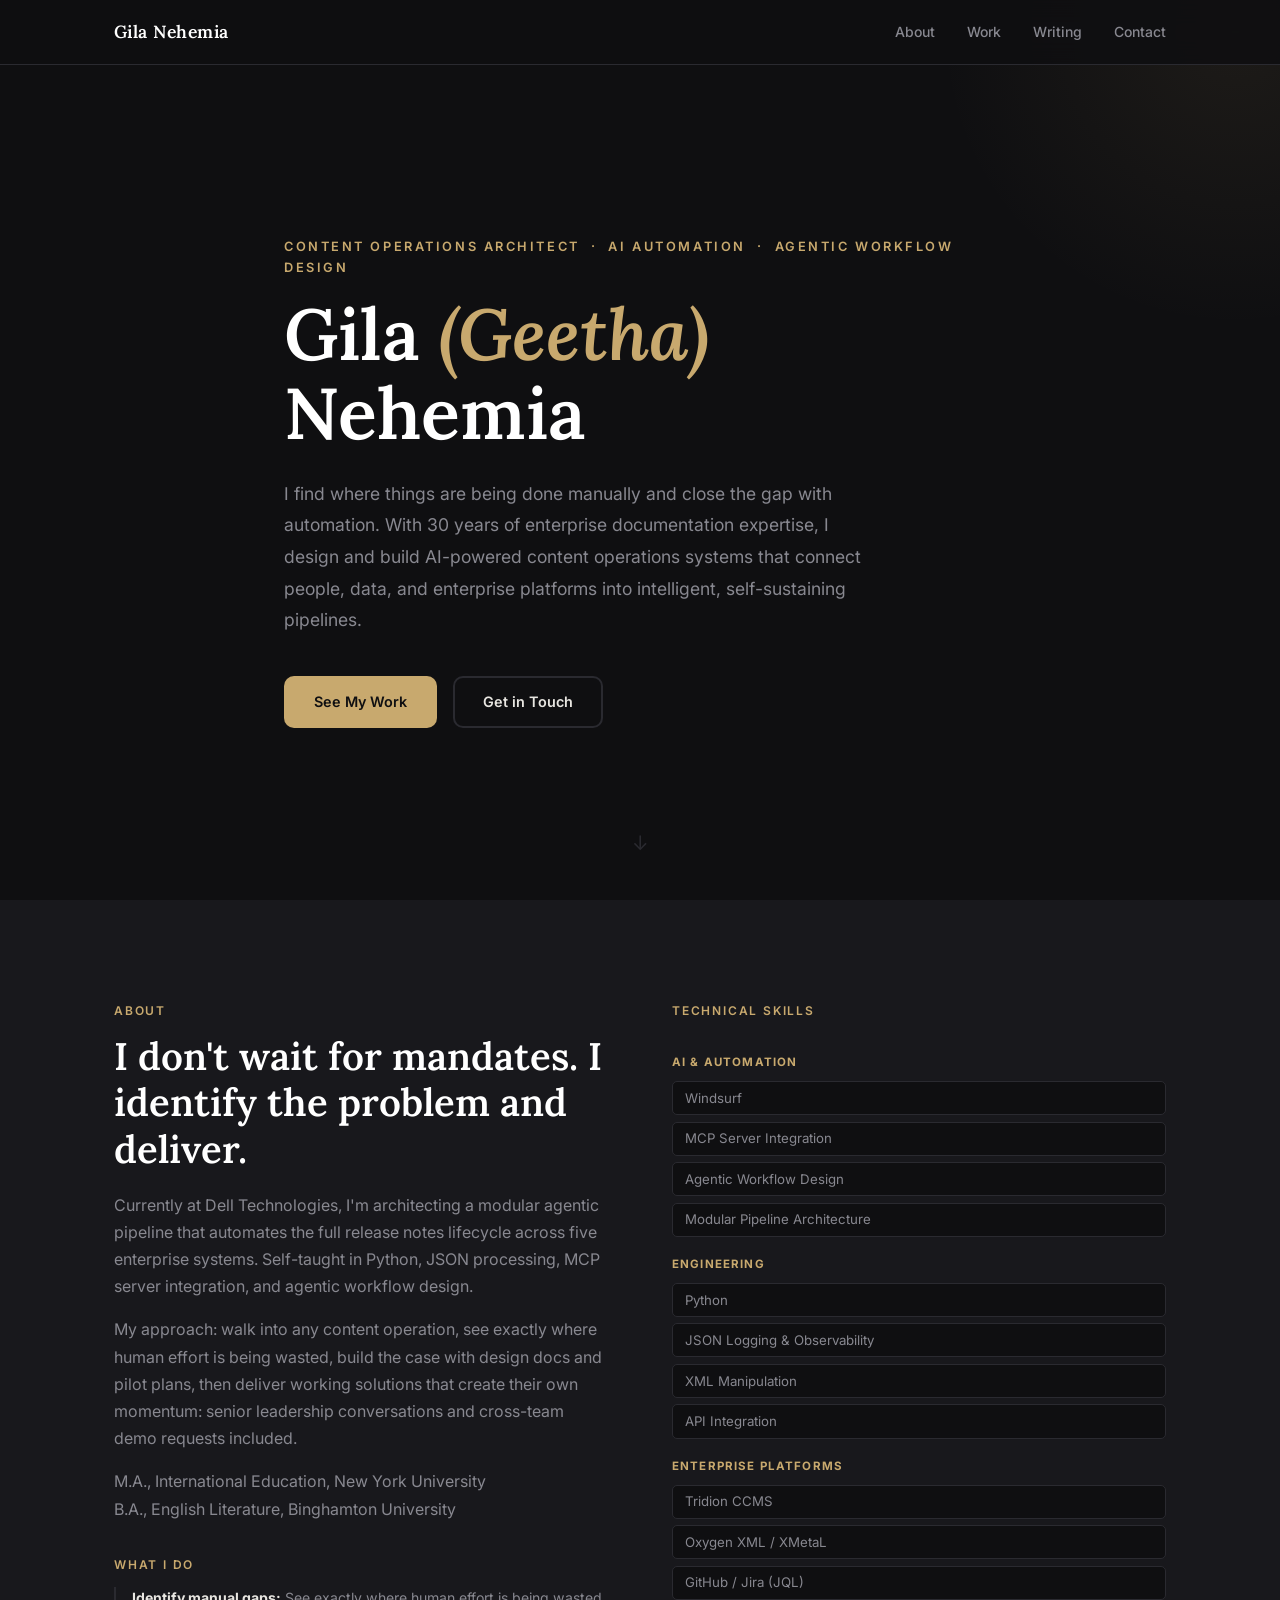
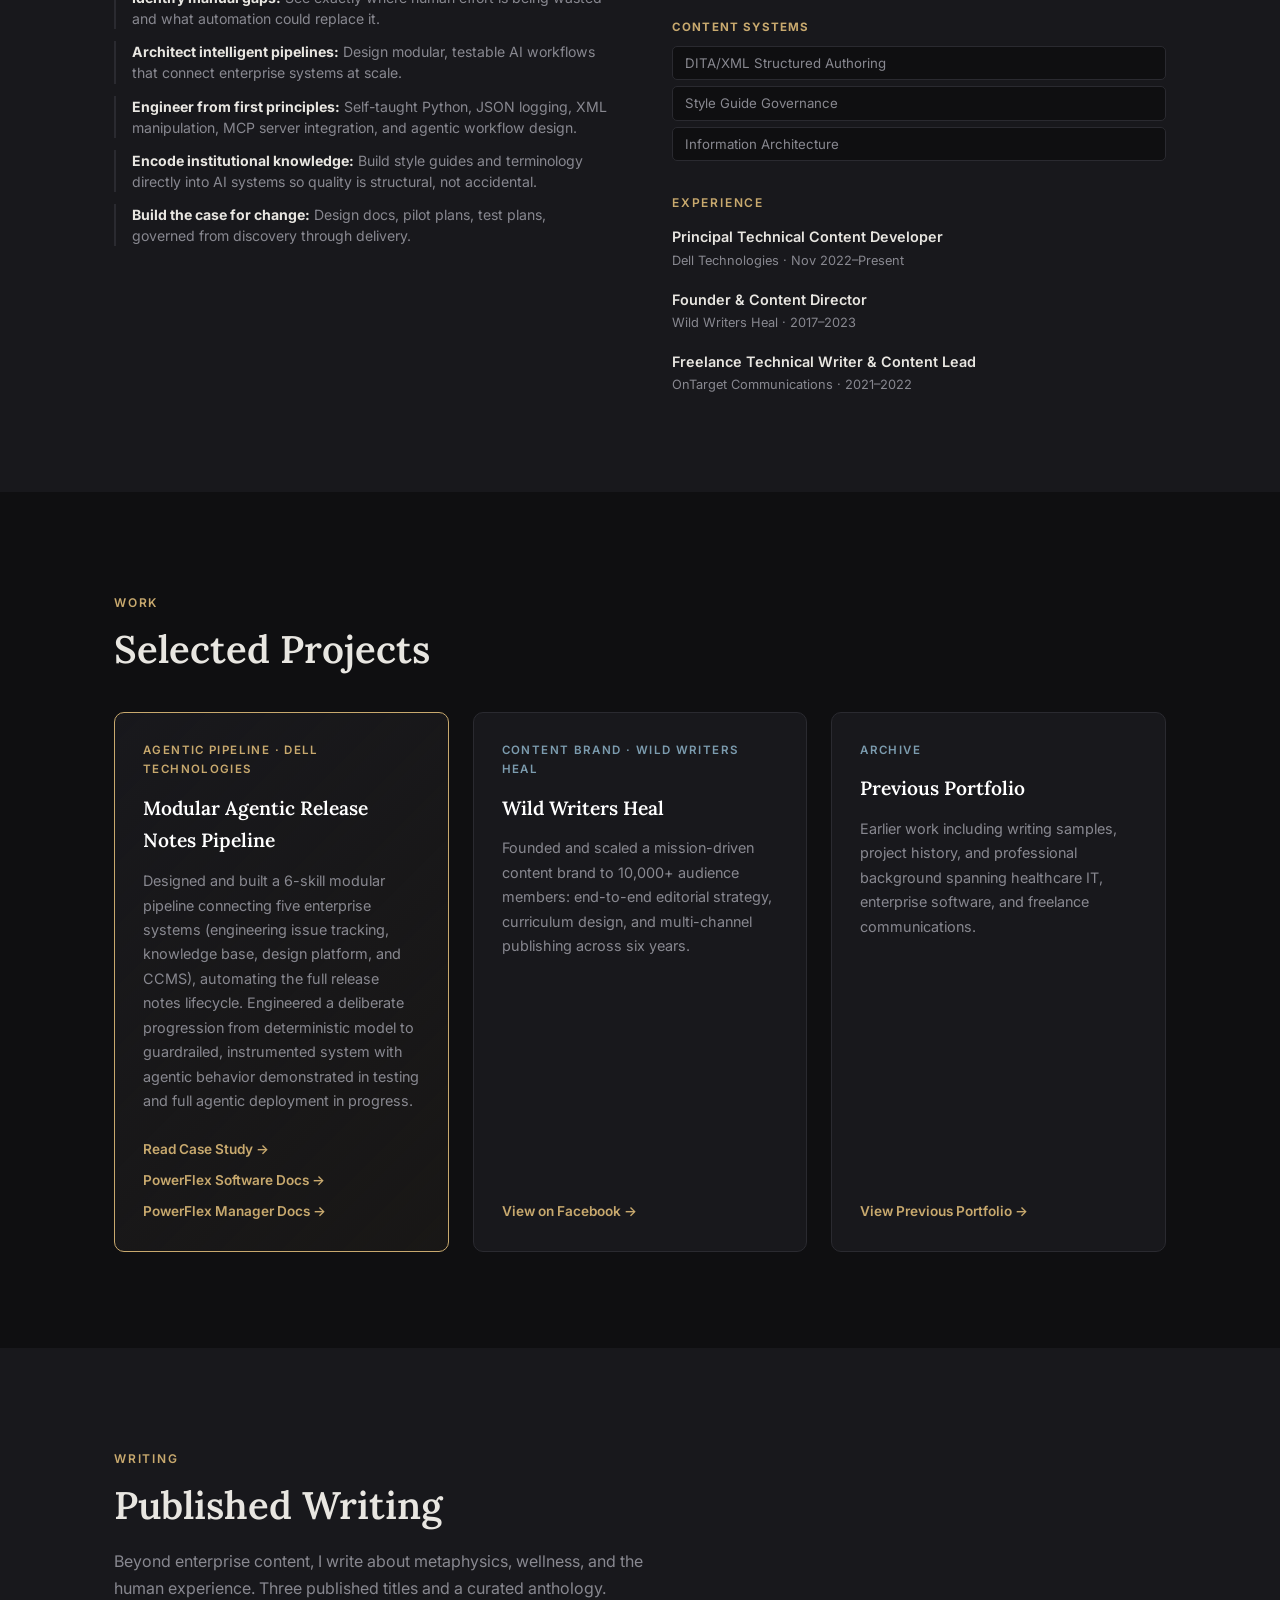
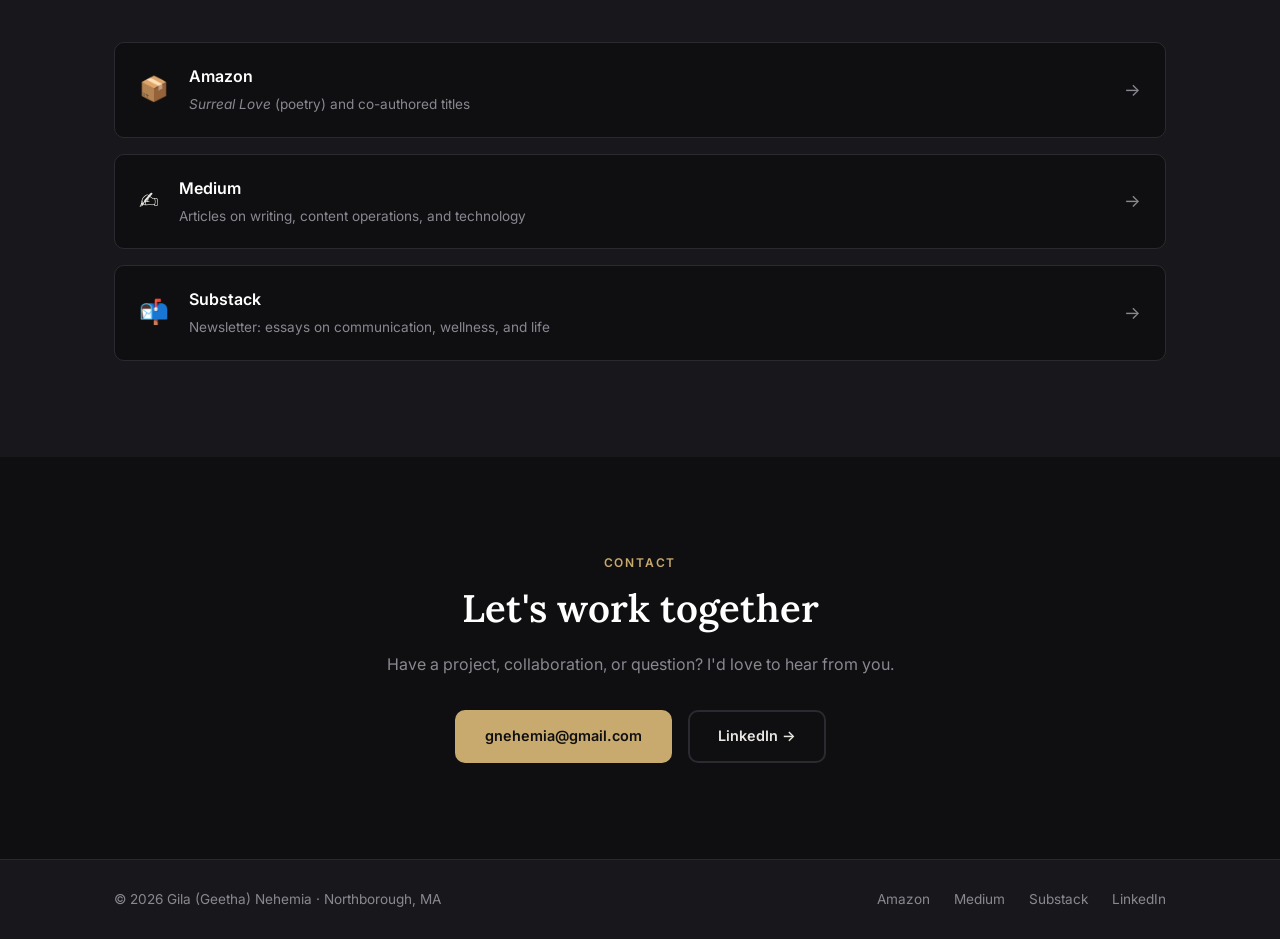
==== index.html @ 0c4280c0 "Add Dell documentation links to work card" ====
<!DOCTYPE html>
<html lang="en">
<head>
  <meta charset="UTF-8" />
  <meta name="viewport" content="width=device-width, initial-scale=1.0" />
  <title>Gila Nehemia | Content Operations Architect</title>
  <link rel="stylesheet" href="style.css" />
  <link rel="preconnect" href="https://fonts.googleapis.com" />
  <link href="https://fonts.googleapis.com/css2?family=Inter:wght@300;400;500;600;700&family=Lora:ital,wght@0,400;0,600;1,400&display=swap" rel="stylesheet" />
</head>
<body>

  <!-- NAV -->
  <header class="nav">
    <div class="nav__inner container">
      <a class="nav__logo" href="#">Gila Nehemia</a>
      <nav class="nav__links">
        <a href="#about">About</a>
        <a href="#work">Work</a>
        <a href="#writing">Writing</a>
        <a href="#contact">Contact</a>
      </nav>
      <button class="nav__burger" aria-label="Toggle menu">&#9776;</button>
    </div>
  </header>

  <!-- HERO -->
  <section class="hero" id="top">
    <div class="container hero__inner">
      <p class="hero__label">Content Operations Architect &nbsp;·&nbsp; AI Automation &nbsp;·&nbsp; Agentic Workflow Design</p>
      <h1 class="hero__name">Gila <span class="hero__nick">(Geetha)</span> Nehemia</h1>
      <p class="hero__bio">
        I find where things are being done manually and close the gap with automation.
        With 30 years of enterprise documentation expertise, I design and build AI-powered
        content operations systems that connect people, data, and enterprise platforms
        into intelligent, self-sustaining pipelines.
      </p>
      <div class="hero__cta">
        <a href="#work" class="btn btn--primary">See My Work</a>
        <a href="#contact" class="btn btn--ghost">Get in Touch</a>
      </div>
    </div>
    <div class="hero__scroll-hint" aria-hidden="true">↓</div>
  </section>

  <!-- ABOUT -->
  <section class="about section" id="about">
    <div class="container about__inner">
      <div class="about__text">
        <span class="section-label">About</span>
        <h2>I don't wait for mandates. I identify the problem and deliver.</h2>
        <p>
          Currently at Dell Technologies, I'm architecting a modular agentic pipeline that
          automates the full release notes lifecycle across five enterprise systems. Self-taught
          in Python, JSON processing, MCP server integration, and agentic workflow design.
        </p>
        <p>
          My approach: walk into any content operation, see exactly where human effort is being
          wasted, build the case with design docs and pilot plans, then deliver working solutions
          that create their own momentum: senior leadership conversations and cross-team demo
          requests included.
        </p>
        <p>
          M.A., International Education, New York University<br/>
          B.A., English Literature, Binghamton University
        </p>

        <div class="what-i-do">
          <span class="section-label" style="margin-top:2rem;display:block;">What I Do</span>
          <ul class="wid-list">
            <li><strong>Identify manual gaps:</strong> See exactly where human effort is being wasted and what automation could replace it.</li>
            <li><strong>Architect intelligent pipelines:</strong> Design modular, testable AI workflows that connect enterprise systems at scale.</li>
            <li><strong>Engineer from first principles:</strong> Self-taught Python, JSON logging, XML manipulation, MCP server integration, and agentic workflow design.</li>
            <li><strong>Encode institutional knowledge:</strong> Build style guides and terminology directly into AI systems so quality is structural, not accidental.</li>
            <li><strong>Build the case for change:</strong> Design docs, pilot plans, test plans, governed from discovery through delivery.</li>
          </ul>
        </div>
      </div>

      <div class="about__skills">
        <span class="section-label">Technical Skills</span>
        <ul class="skills-group">
          <li class="skills-group__heading">AI &amp; Automation</li>
          <li>Windsurf</li>
          <li>MCP Server Integration</li>
          <li>Agentic Workflow Design</li>
          <li>Modular Pipeline Architecture</li>
          <li class="skills-group__heading">Engineering</li>
          <li>Python</li>
          <li>JSON Logging &amp; Observability</li>
          <li>XML Manipulation</li>
          <li>API Integration</li>
          <li class="skills-group__heading">Enterprise Platforms</li>
          <li>Tridion CCMS</li>
          <li>Oxygen XML / XMetaL</li>
          <li>GitHub / Jira (JQL)</li>
          <li class="skills-group__heading">Content Systems</li>
          <li>DITA/XML Structured Authoring</li>
          <li>Style Guide Governance</li>
          <li>Information Architecture</li>
        </ul>

        <div class="experience">
          <span class="section-label" style="margin-top:2rem;display:block;">Experience</span>
          <ul class="exp-list">
            <li>
              <span class="exp-role">Principal Technical Content Developer</span>
              <span class="exp-company">Dell Technologies · Nov 2022–Present</span>
            </li>
            <li>
              <span class="exp-role">Founder &amp; Content Director</span>
              <span class="exp-company">Wild Writers Heal · 2017–2023</span>
            </li>
            <li>
              <span class="exp-role">Freelance Technical Writer &amp; Content Lead</span>
              <span class="exp-company">OnTarget Communications · 2021–2022</span>
            </li>
          </ul>
        </div>
      </div>
    </div>
  </section>

  <!-- WORK -->
  <section class="work section" id="work">
    <div class="container">
      <span class="section-label">Work</span>
      <h2>Selected Projects</h2>
      <div class="cards">

        <article class="card card--featured">
          <div class="card__tag">Agentic Pipeline · Dell Technologies</div>
          <h3 class="card__title">Modular Agentic Release Notes Pipeline</h3>
          <p class="card__desc">
            Designed and built a 6-skill modular pipeline connecting five enterprise systems
            (engineering issue tracking, knowledge base, design platform, and CCMS), automating
            the full release notes lifecycle. Engineered a deliberate progression from deterministic
            model to guardrailed, instrumented system with agentic behavior demonstrated in testing
            and full agentic deployment in progress.
          </p>
          <a href="Gila_Nehemia_Case_Study.pdf" class="card__link" target="_blank" rel="noopener">
            Read Case Study →
          </a>
          <a href="https://www.dell.com/support/manuals/en-us/scaleio/flex-software-to-48x/revision-history?guid=guid-5d0a38b7-481c-4894-8db5-f1b8ae20c944&amp;lang=en-us" class="card__link" style="margin-top:0.5rem;" target="_blank" rel="noopener">
            PowerFlex Software Docs →
          </a>
          <a href="https://www.dell.com/support/manuals/en-us/scaleio/powerflex_manager_user_guide_48x/Revision-history" class="card__link" style="margin-top:0.5rem;" target="_blank" rel="noopener">
            PowerFlex Manager Docs →
          </a>
        </article>

        <article class="card">
          <div class="card__tag">Content Brand · Wild Writers Heal</div>
          <h3 class="card__title">Wild Writers Heal</h3>
          <p class="card__desc">
            Founded and scaled a mission-driven content brand to 10,000+ audience members:
            end-to-end editorial strategy, curriculum design, and multi-channel publishing
            across six years.
          </p>
          <a href="https://www.facebook.com/wildwritersheal" class="card__link" target="_blank" rel="noopener">
            View on Facebook →
          </a>
        </article>

        <article class="card">
          <div class="card__tag">Archive</div>
          <h3 class="card__title">Previous Portfolio</h3>
          <p class="card__desc">
            Earlier work including writing samples, project history, and professional background
            spanning healthcare IT, enterprise software, and freelance communications.
          </p>
          <a href="https://gnehemia.wordpress.com/" class="card__link" target="_blank" rel="noopener">
            View Previous Portfolio →
          </a>
        </article>

      </div>
    </div>
  </section>

  <!-- WRITING -->
  <section class="writing section" id="writing">
    <div class="container">
      <span class="section-label">Writing</span>
      <h2>Published Writing</h2>
      <p class="section-intro">
        Beyond enterprise content, I write about metaphysics, wellness, and the human
        experience. Three published titles and a curated anthology.
      </p>
      <div class="writing-links">

        <a href="https://www.amazon.com/stores/Gila-Nehemia/author/B07L5PJ5JR?ref=ap_rdr&shoppingPortalEnabled=true&ccs_id=d6b18491-9ec7-4b47-b49b-ce6958556400" class="writing-card" target="_blank" rel="noopener">
          <div class="writing-card__icon">📦</div>
          <div>
            <div class="writing-card__platform">Amazon</div>
            <div class="writing-card__desc"><em>Surreal Love</em> (poetry) and co-authored titles</div>
          </div>
          <span class="writing-card__arrow">→</span>
        </a>

        <a href="https://gilanehemia.medium.com/" class="writing-card" target="_blank" rel="noopener">
          <div class="writing-card__icon">✍️</div>
          <div>
            <div class="writing-card__platform">Medium</div>
            <div class="writing-card__desc">Articles on writing, content operations, and technology</div>
          </div>
          <span class="writing-card__arrow">→</span>
        </a>

        <a href="https://gilanehemia.substack.com/archive" class="writing-card" target="_blank" rel="noopener">
          <div class="writing-card__icon">📬</div>
          <div>
            <div class="writing-card__platform">Substack</div>
            <div class="writing-card__desc">Newsletter: essays on communication, wellness, and life</div>
          </div>
          <span class="writing-card__arrow">→</span>
        </a>

      </div>
    </div>
  </section>

  <!-- CONTACT -->
  <section class="contact section" id="contact">
    <div class="container contact__inner">
      <span class="section-label">Contact</span>
      <h2>Let's work together</h2>
      <p>
        Have a project, collaboration, or question? I'd love to hear from you.
      </p>
      <div class="contact__actions">
        <a href="mailto:gnehemia@gmail.com" class="btn btn--primary">gnehemia@gmail.com</a>
        <a href="https://linkedin.com/in/gnehemia" class="btn btn--ghost" target="_blank" rel="noopener">LinkedIn →</a>
      </div>
    </div>
  </section>

  <!-- FOOTER -->
  <footer class="footer">
    <div class="container footer__inner">
      <span>© 2026 Gila (Geetha) Nehemia · Northborough, MA</span>
      <div class="footer__links">
        <a href="https://www.amazon.com/stores/Gila-Nehemia/author/B07L5PJ5JR?ref=ap_rdr&shoppingPortalEnabled=true&ccs_id=d6b18491-9ec7-4b47-b49b-ce6958556400" target="_blank" rel="noopener">Amazon</a>
        <a href="https://gilanehemia.medium.com/" target="_blank" rel="noopener">Medium</a>
        <a href="https://gilanehemia.substack.com/archive" target="_blank" rel="noopener">Substack</a>
        <a href="https://linkedin.com/in/gnehemia" target="_blank" rel="noopener">LinkedIn</a>
      </div>
    </div>
  </footer>

  <script src="main.js"></script>
</body>
</html>
---- style.css ----
/* ── Reset & Base ─────────────────────────────────────────── */
*, *::before, *::after { box-sizing: border-box; margin: 0; padding: 0; }

:root {
  --clr-bg:        #0f0f11;
  --clr-surface:   #18181c;
  --clr-border:    #2a2a30;
  --clr-text:      #e8e6e1;
  --clr-muted:     #888890;
  --clr-accent:    #c8a96e;   /* warm gold */
  --clr-accent2:   #7c9caf;   /* steel blue */
  --clr-white:     #ffffff;

  --font-sans: 'Inter', system-ui, sans-serif;
  --font-serif: 'Lora', Georgia, serif;

  --radius: 10px;
  --max-w: 1100px;
  --transition: 0.25s ease;
}

html { scroll-behavior: smooth; }

body {
  font-family: var(--font-sans);
  background: var(--clr-bg);
  color: var(--clr-text);
  line-height: 1.7;
  font-size: 1rem;
  -webkit-font-smoothing: antialiased;
}

a { color: inherit; text-decoration: none; }
img { max-width: 100%; display: block; }

.container {
  max-width: var(--max-w);
  margin: 0 auto;
  padding: 0 1.5rem;
}

.section { padding: 6rem 0; }

.section-label {
  display: inline-block;
  font-size: 0.75rem;
  font-weight: 600;
  letter-spacing: 0.15em;
  text-transform: uppercase;
  color: var(--clr-accent);
  margin-bottom: 0.75rem;
}

.section-intro {
  color: var(--clr-muted);
  max-width: 540px;
  margin-bottom: 2.5rem;
}

h2 {
  font-family: var(--font-serif);
  font-size: clamp(1.75rem, 3vw, 2.5rem);
  font-weight: 600;
  line-height: 1.2;
  margin-bottom: 1.25rem;
}

/* ── Buttons ──────────────────────────────────────────────── */
.btn {
  display: inline-block;
  padding: 0.75rem 1.75rem;
  border-radius: var(--radius);
  font-size: 0.9rem;
  font-weight: 600;
  transition: all var(--transition);
  cursor: pointer;
  border: 2px solid transparent;
}
.btn--primary {
  background: var(--clr-accent);
  color: #0f0f11;
}
.btn--primary:hover {
  background: transparent;
  border-color: var(--clr-accent);
  color: var(--clr-accent);
}
.btn--ghost {
  border-color: var(--clr-border);
  color: var(--clr-text);
}
.btn--ghost:hover {
  border-color: var(--clr-accent);
  color: var(--clr-accent);
}

/* ── Nav ──────────────────────────────────────────────────── */
.nav {
  position: fixed;
  top: 0; left: 0; right: 0;
  z-index: 100;
  background: rgba(15,15,17,0.85);
  backdrop-filter: blur(12px);
  border-bottom: 1px solid var(--clr-border);
}
.nav__inner {
  display: flex;
  align-items: center;
  justify-content: space-between;
  height: 64px;
}
.nav__logo {
  font-family: var(--font-serif);
  font-size: 1.1rem;
  font-weight: 600;
  color: var(--clr-white);
  letter-spacing: 0.02em;
}
.nav__links {
  display: flex;
  gap: 2rem;
}
.nav__links a {
  font-size: 0.875rem;
  font-weight: 500;
  color: var(--clr-muted);
  transition: color var(--transition);
}
.nav__links a:hover, .nav__links a.active { color: var(--clr-text); }
.nav__burger {
  display: none;
  background: none;
  border: none;
  color: var(--clr-text);
  font-size: 1.4rem;
  cursor: pointer;
}

/* ── Hero ─────────────────────────────────────────────────── */
.hero {
  min-height: 100vh;
  display: flex;
  flex-direction: column;
  justify-content: center;
  padding: 8rem 0 4rem;
  position: relative;
  overflow: hidden;
}
.hero::before {
  content: '';
  position: absolute;
  top: -30%;
  right: -20%;
  width: 600px;
  height: 600px;
  background: radial-gradient(circle, rgba(200,169,110,0.08) 0%, transparent 70%);
  pointer-events: none;
}
.hero__inner { max-width: 760px; }
.hero__label {
  font-size: 0.8rem;
  font-weight: 600;
  letter-spacing: 0.2em;
  text-transform: uppercase;
  color: var(--clr-accent);
  margin-bottom: 1rem;
}
.hero__name {
  font-family: var(--font-serif);
  font-size: clamp(2.5rem, 6vw, 4.5rem);
  font-weight: 600;
  line-height: 1.1;
  margin-bottom: 1.5rem;
  color: var(--clr-white);
}
.hero__nick {
  color: var(--clr-accent);
  font-style: italic;
}
.hero__bio {
  font-size: 1.1rem;
  color: var(--clr-muted);
  max-width: 580px;
  margin-bottom: 2.5rem;
  line-height: 1.8;
}
.hero__cta { display: flex; gap: 1rem; flex-wrap: wrap; }
.hero__scroll-hint {
  position: absolute;
  bottom: 2.5rem;
  left: 50%;
  transform: translateX(-50%);
  color: var(--clr-border);
  font-size: 1.25rem;
  animation: bounce 2s infinite;
}
@keyframes bounce {
  0%, 100% { transform: translateX(-50%) translateY(0); }
  50%       { transform: translateX(-50%) translateY(8px); }
}

/* ── About ────────────────────────────────────────────────── */
.about { background: var(--clr-surface); }
.about__inner {
  display: grid;
  grid-template-columns: 1fr 1fr;
  gap: 4rem;
  align-items: start;
}
.about__text p {
  color: var(--clr-muted);
  margin-bottom: 1rem;
}
.about__text h2 { color: var(--clr-white); }

.skills-grid {
  list-style: none;
  display: grid;
  grid-template-columns: 1fr 1fr;
  gap: 0.6rem;
  margin-top: 0.5rem;
}
.skills-grid li {
  background: var(--clr-bg);
  border: 1px solid var(--clr-border);
  border-radius: 6px;
  padding: 0.5rem 0.9rem;
  font-size: 0.83rem;
  font-weight: 500;
  color: var(--clr-text);
  transition: border-color var(--transition);
}
.skills-grid li:hover { border-color: var(--clr-accent); }

/* ── Cards (Work) ─────────────────────────────────────────── */
.cards {
  display: grid;
  grid-template-columns: repeat(auto-fit, minmax(280px, 1fr));
  gap: 1.5rem;
  margin-top: 2.5rem;
}
.card {
  background: var(--clr-surface);
  border: 1px solid var(--clr-border);
  border-radius: var(--radius);
  padding: 1.75rem;
  display: flex;
  flex-direction: column;
  transition: border-color var(--transition), transform var(--transition);
}
.card:hover {
  border-color: var(--clr-accent2);
  transform: translateY(-4px);
}
.card--featured {
  border-color: var(--clr-accent);
  background: linear-gradient(135deg, var(--clr-surface) 0%, rgba(200,169,110,0.05) 100%);
}
.card--featured:hover { border-color: var(--clr-accent); }

.card__tag {
  font-size: 0.72rem;
  font-weight: 600;
  letter-spacing: 0.12em;
  text-transform: uppercase;
  color: var(--clr-accent2);
  margin-bottom: 0.75rem;
}
.card--featured .card__tag { color: var(--clr-accent); }

.card__title {
  font-family: var(--font-serif);
  font-size: 1.2rem;
  font-weight: 600;
  color: var(--clr-white);
  margin-bottom: 0.75rem;
}
.card__desc {
  color: var(--clr-muted);
  font-size: 0.9rem;
  flex: 1;
  margin-bottom: 1.5rem;
}
.card__link {
  font-size: 0.85rem;
  font-weight: 600;
  color: var(--clr-accent);
  transition: gap var(--transition);
  align-self: flex-start;
}
.card__link:hover { text-decoration: underline; }

/* ── Writing ──────────────────────────────────────────────── */
.writing { background: var(--clr-surface); }
.writing-links {
  display: flex;
  flex-direction: column;
  gap: 1rem;
}
.writing-card {
  display: flex;
  align-items: center;
  gap: 1.25rem;
  background: var(--clr-bg);
  border: 1px solid var(--clr-border);
  border-radius: var(--radius);
  padding: 1.25rem 1.5rem;
  transition: border-color var(--transition), transform var(--transition);
}
.writing-card:hover {
  border-color: var(--clr-accent);
  transform: translateX(6px);
}
.writing-card__icon {
  font-size: 1.5rem;
  flex-shrink: 0;
}
.writing-card__platform {
  font-weight: 600;
  font-size: 1rem;
  color: var(--clr-white);
  margin-bottom: 0.2rem;
}
.writing-card__desc {
  font-size: 0.85rem;
  color: var(--clr-muted);
}
.writing-card__arrow {
  margin-left: auto;
  color: var(--clr-muted);
  font-size: 1.1rem;
  transition: color var(--transition);
}
.writing-card:hover .writing-card__arrow { color: var(--clr-accent); }

/* ── Contact ──────────────────────────────────────────────── */
.contact__inner {
  text-align: center;
  max-width: 560px;
  margin: 0 auto;
}
.contact__inner h2 { color: var(--clr-white); }
.contact__inner p {
  color: var(--clr-muted);
  margin-bottom: 2rem;
}
.contact__actions {
  display: flex;
  gap: 1rem;
  flex-wrap: wrap;
  justify-content: center;
}

.wid-list {
  list-style: none;
  margin-top: 0.75rem;
  display: flex;
  flex-direction: column;
  gap: 0.75rem;
}
.wid-list li {
  font-size: 0.88rem;
  color: var(--clr-muted);
  padding-left: 1rem;
  border-left: 2px solid var(--clr-border);
  line-height: 1.5;
}
.wid-list li strong { color: var(--clr-text); }

.skills-group {
  list-style: none;
  margin-top: 0.5rem;
  display: flex;
  flex-direction: column;
  gap: 0.4rem;
}
.skills-group li {
  font-size: 0.83rem;
  color: var(--clr-muted);
  padding: 0.3rem 0.75rem;
  background: var(--clr-bg);
  border: 1px solid var(--clr-border);
  border-radius: 5px;
}
.skills-group__heading {
  font-size: 0.72rem !important;
  font-weight: 700 !important;
  letter-spacing: 0.1em;
  text-transform: uppercase;
  color: var(--clr-accent) !important;
  background: none !important;
  border: none !important;
  padding: 0.5rem 0 0.1rem !important;
  margin-top: 0.25rem;
}

.exp-list {
  list-style: none;
  margin-top: 0.75rem;
  display: flex;
  flex-direction: column;
  gap: 1rem;
}
.exp-role {
  display: block;
  font-weight: 600;
  font-size: 0.9rem;
  color: var(--clr-text);
}
.exp-company {
  display: block;
  font-size: 0.8rem;
  color: var(--clr-muted);
}
.contact__inner .section-label { display: block; text-align: center; }

/* ── Footer ───────────────────────────────────────────────── */
.footer {
  background: var(--clr-surface);
  border-top: 1px solid var(--clr-border);
  padding: 1.75rem 0;
}
.footer__inner {
  display: flex;
  align-items: center;
  justify-content: space-between;
  flex-wrap: wrap;
  gap: 1rem;
  font-size: 0.85rem;
  color: var(--clr-muted);
}
.footer__links {
  display: flex;
  gap: 1.5rem;
}
.footer__links a:hover { color: var(--clr-accent); }

/* ── Responsive ───────────────────────────────────────────── */
@media (max-width: 768px) {
  .about__inner { grid-template-columns: 1fr; gap: 2.5rem; }
  .nav__links { display: none; }
  .nav__links.open {
    display: flex;
    flex-direction: column;
    position: absolute;
    top: 64px; left: 0; right: 0;
    background: var(--clr-surface);
    border-bottom: 1px solid var(--clr-border);
    padding: 1rem 1.5rem 1.5rem;
    gap: 1rem;
  }
  .nav__burger { display: block; }
  .hero__cta { flex-direction: column; align-items: flex-start; }
  .footer__inner { flex-direction: column; text-align: center; }
}

/* ── Fade-in animation ────────────────────────────────────── */
.fade-in {
  opacity: 0;
  transform: translateY(24px);
  transition: opacity 0.6s ease, transform 0.6s ease;
}
.fade-in.visible {
  opacity: 1;
  transform: translateY(0);
}
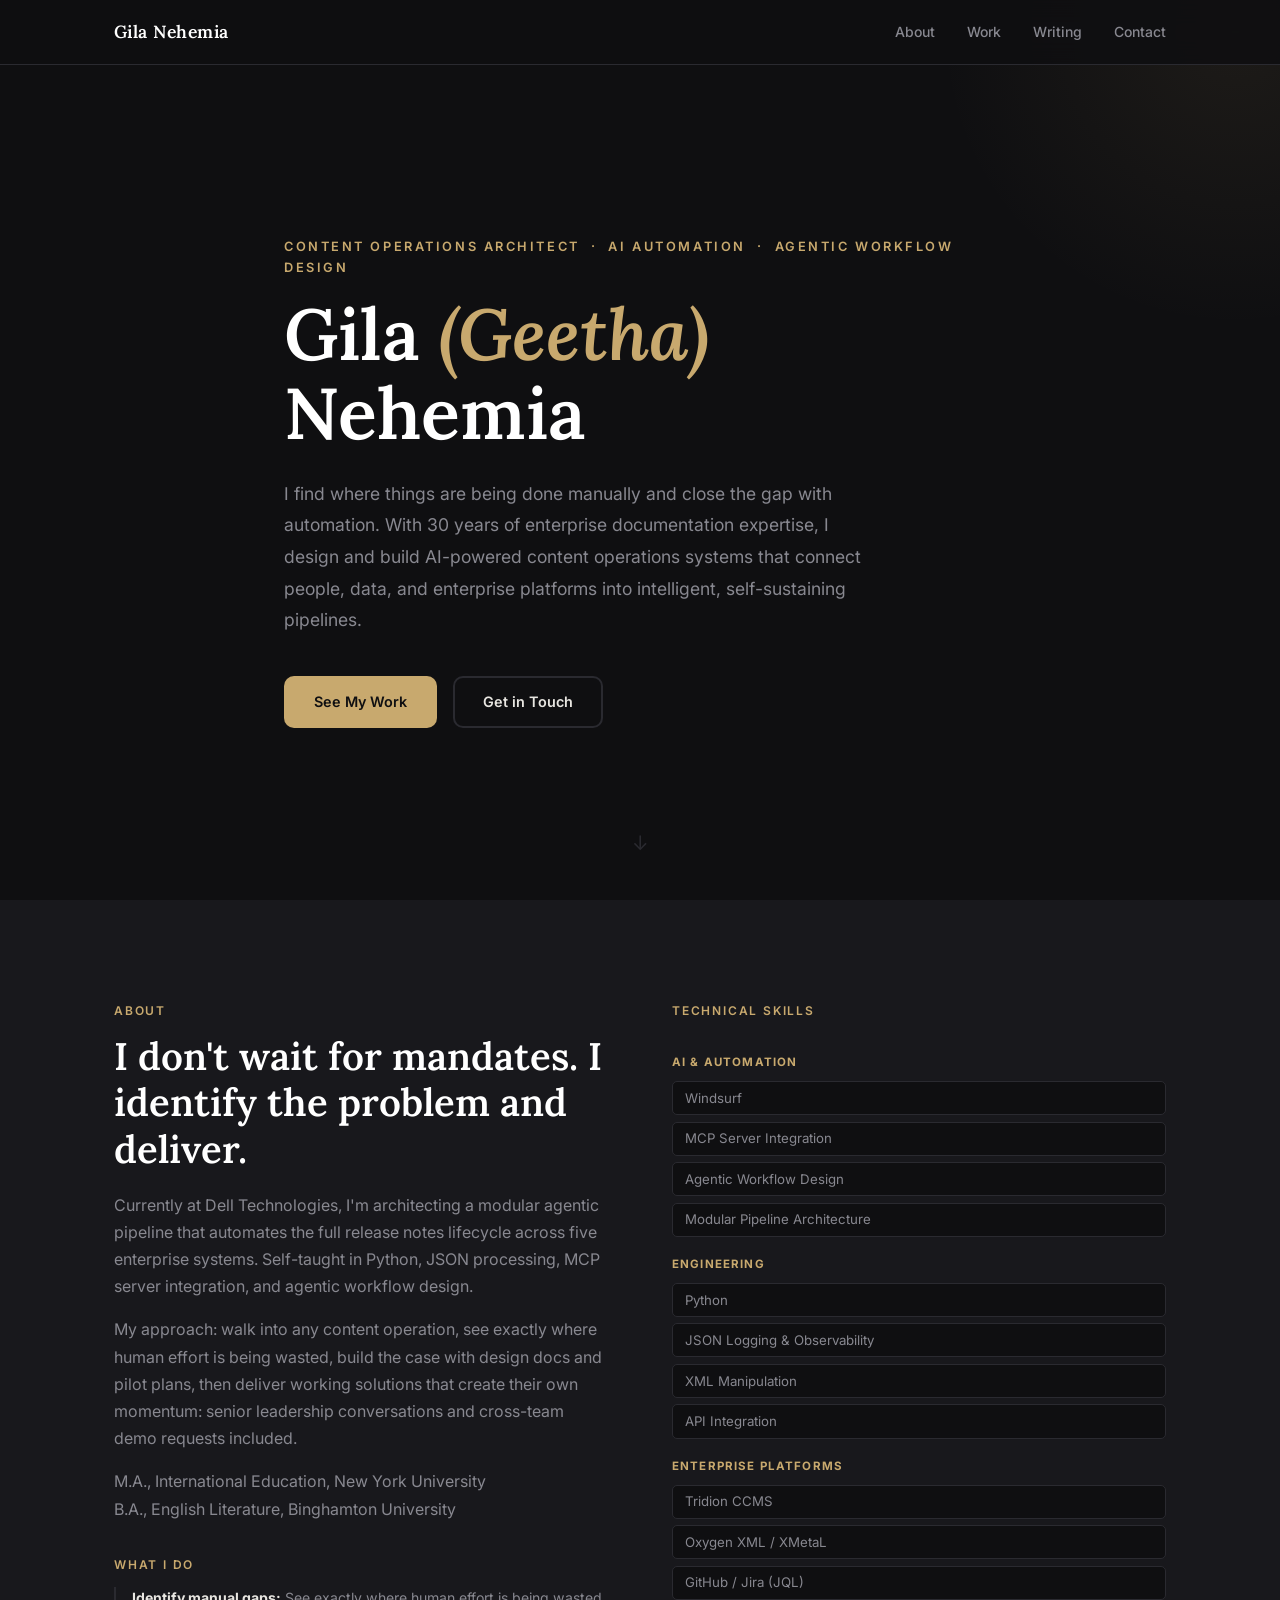
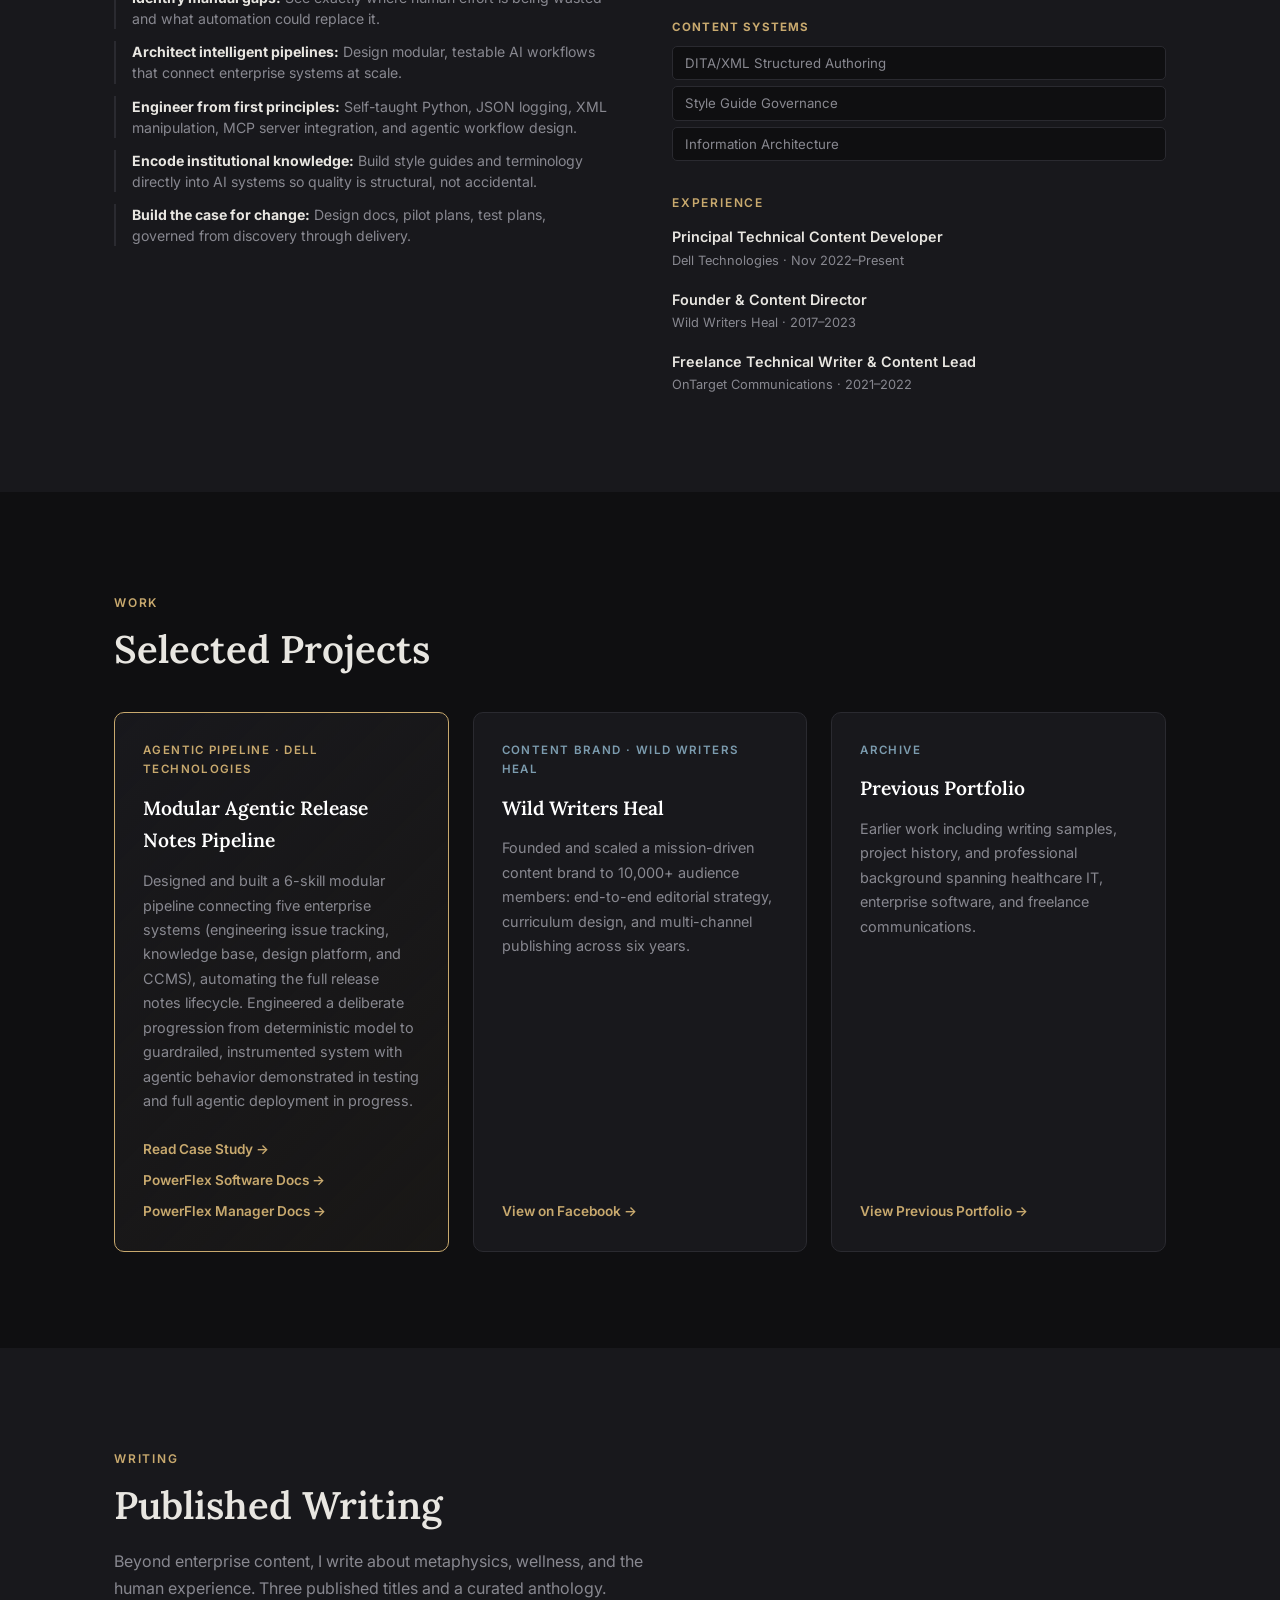
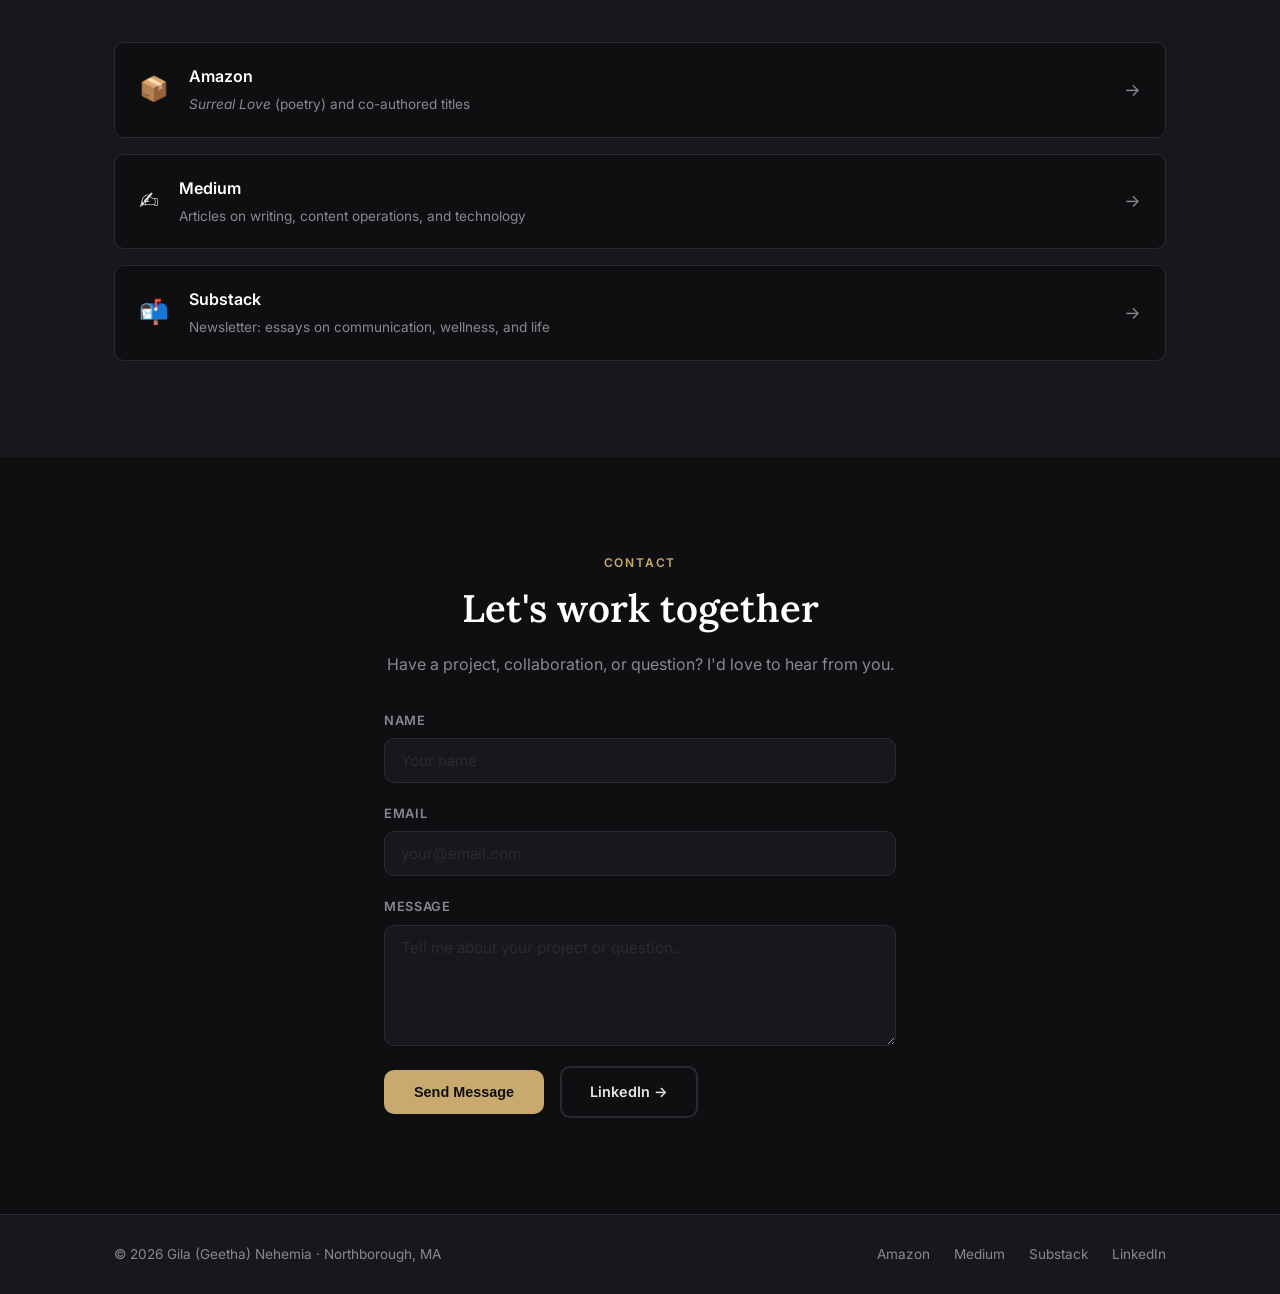
==== commit 80407943: "Replace email link with Formspree contact form" ====
--- a/index.html
+++ b/index.html
@@ -228,10 +228,24 @@
       <p>
         Have a project, collaboration, or question? I'd love to hear from you.
       </p>
-      <div class="contact__actions">
-        <a href="mailto:gnehemia@gmail.com" class="btn btn--primary">gnehemia@gmail.com</a>
-        <a href="https://linkedin.com/in/gnehemia" class="btn btn--ghost" target="_blank" rel="noopener">LinkedIn →</a>
-      </div>
+      <form class="contact-form" action="https://formspree.io/f/mredvldz" method="POST">
+        <div class="form-group">
+          <label for="name">Name</label>
+          <input type="text" id="name" name="name" placeholder="Your name" required />
+        </div>
+        <div class="form-group">
+          <label for="email">Email</label>
+          <input type="email" id="email" name="email" placeholder="your@email.com" required />
+        </div>
+        <div class="form-group">
+          <label for="message">Message</label>
+          <textarea id="message" name="message" rows="5" placeholder="Tell me about your project or question..." required></textarea>
+        </div>
+        <div class="form-footer">
+          <button type="submit" class="btn btn--primary">Send Message</button>
+          <a href="https://linkedin.com/in/gnehemia" class="btn btn--ghost" target="_blank" rel="noopener">LinkedIn →</a>
+        </div>
+      </form>
     </div>
   </section>
 
--- a/style.css
+++ b/style.css
@@ -349,6 +349,54 @@
   gap: 1rem;
   flex-wrap: wrap;
   justify-content: center;
+}
+
+.contact-form {
+  width: 100%;
+  max-width: 560px;
+  display: flex;
+  flex-direction: column;
+  gap: 1.25rem;
+  text-align: left;
+}
+.form-group {
+  display: flex;
+  flex-direction: column;
+  gap: 0.4rem;
+}
+.form-group label {
+  font-size: 0.8rem;
+  font-weight: 600;
+  color: var(--clr-muted);
+  letter-spacing: 0.05em;
+  text-transform: uppercase;
+}
+.form-group input,
+.form-group textarea {
+  background: var(--clr-surface);
+  border: 1px solid var(--clr-border);
+  border-radius: var(--radius);
+  padding: 0.75rem 1rem;
+  color: var(--clr-text);
+  font-family: var(--font-sans);
+  font-size: 0.95rem;
+  transition: border-color var(--transition);
+  resize: vertical;
+}
+.form-group input:focus,
+.form-group textarea:focus {
+  outline: none;
+  border-color: var(--clr-accent);
+}
+.form-group input::placeholder,
+.form-group textarea::placeholder {
+  color: var(--clr-border);
+}
+.form-footer {
+  display: flex;
+  gap: 1rem;
+  align-items: center;
+  flex-wrap: wrap;
 }
 
 .wid-list {
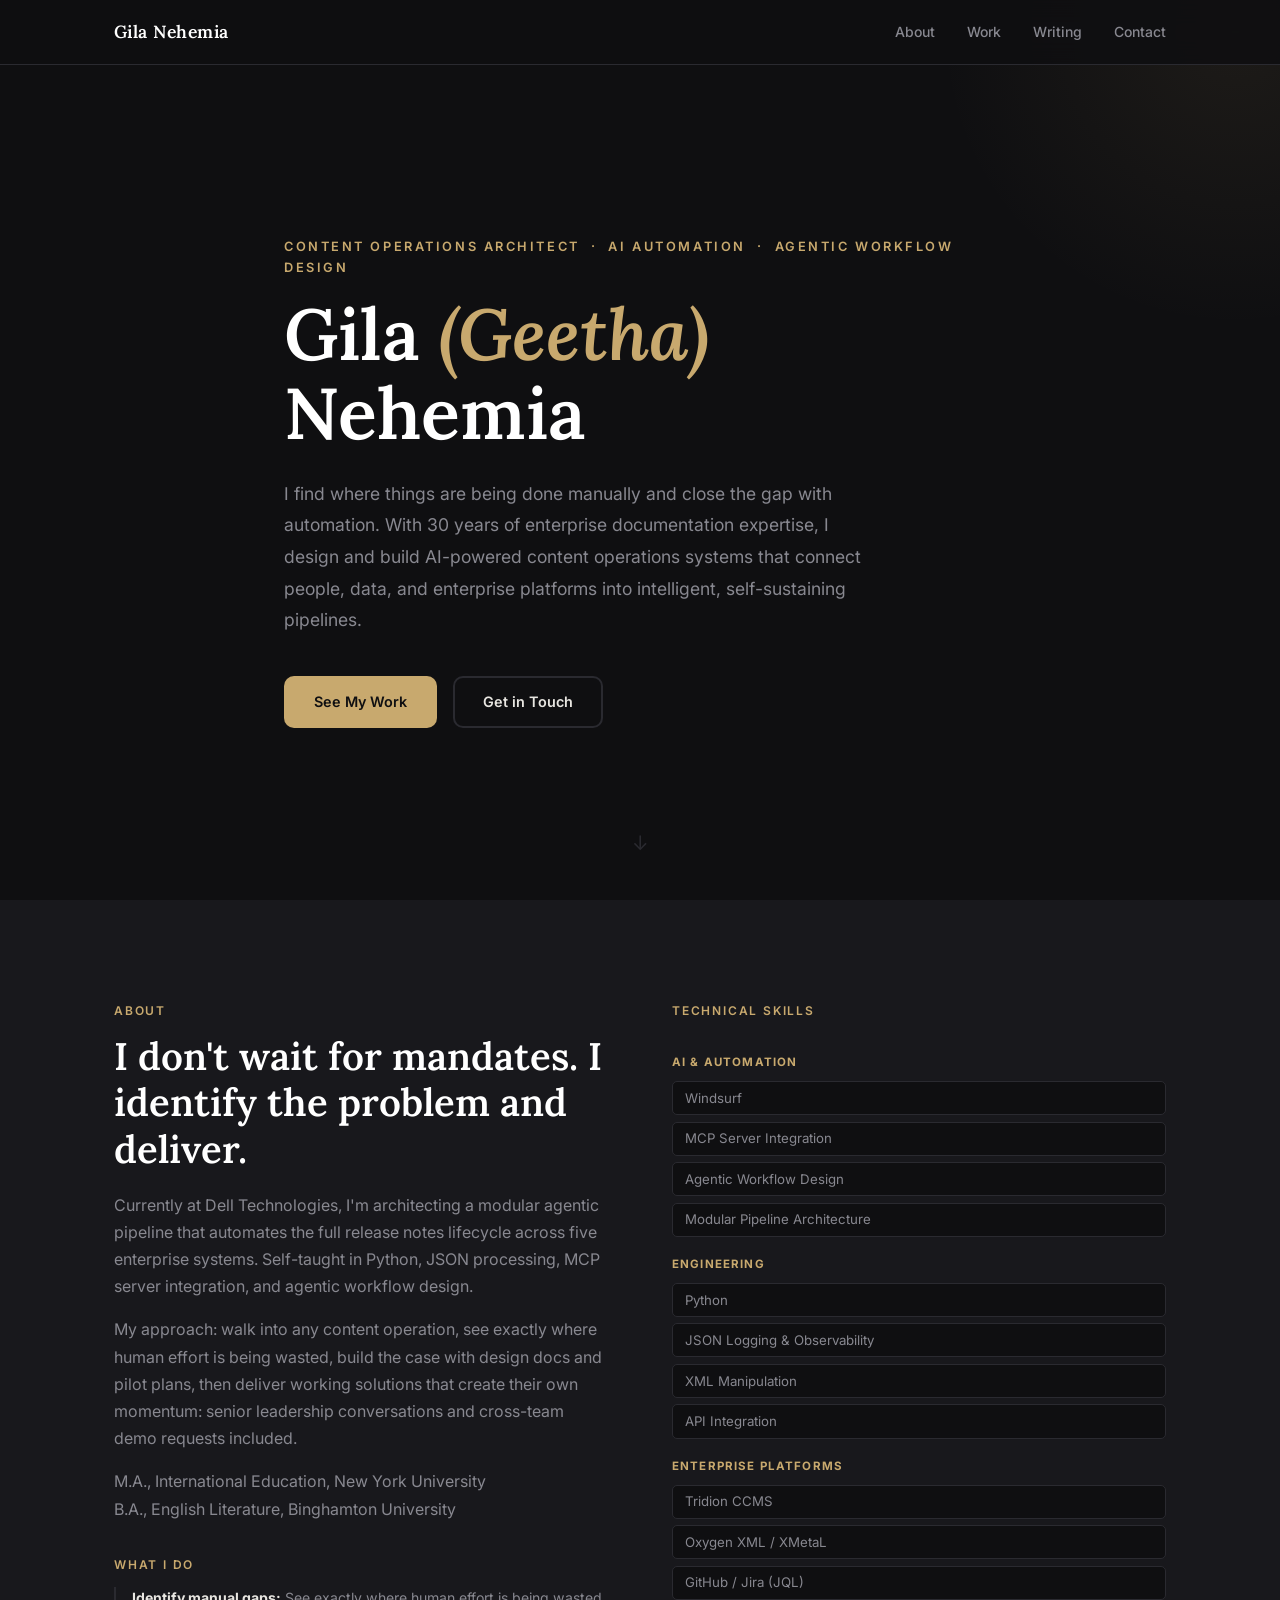
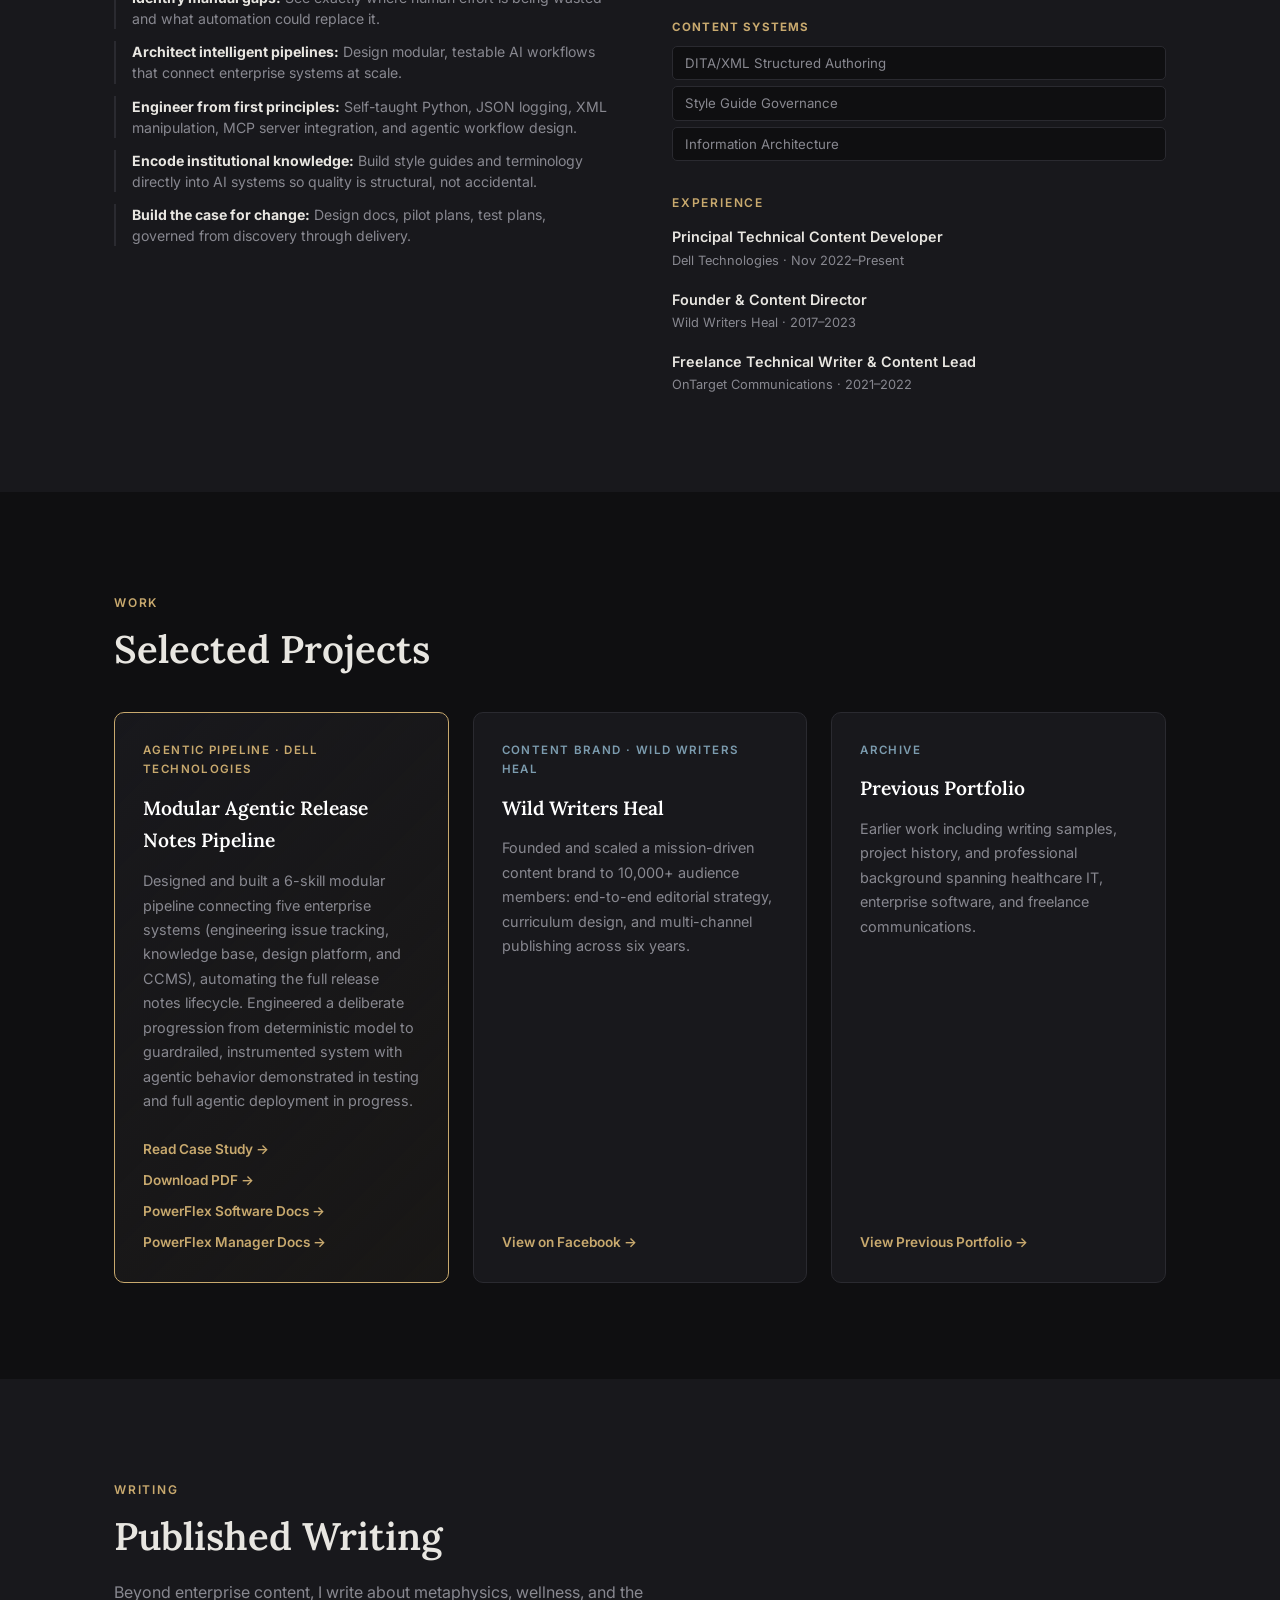
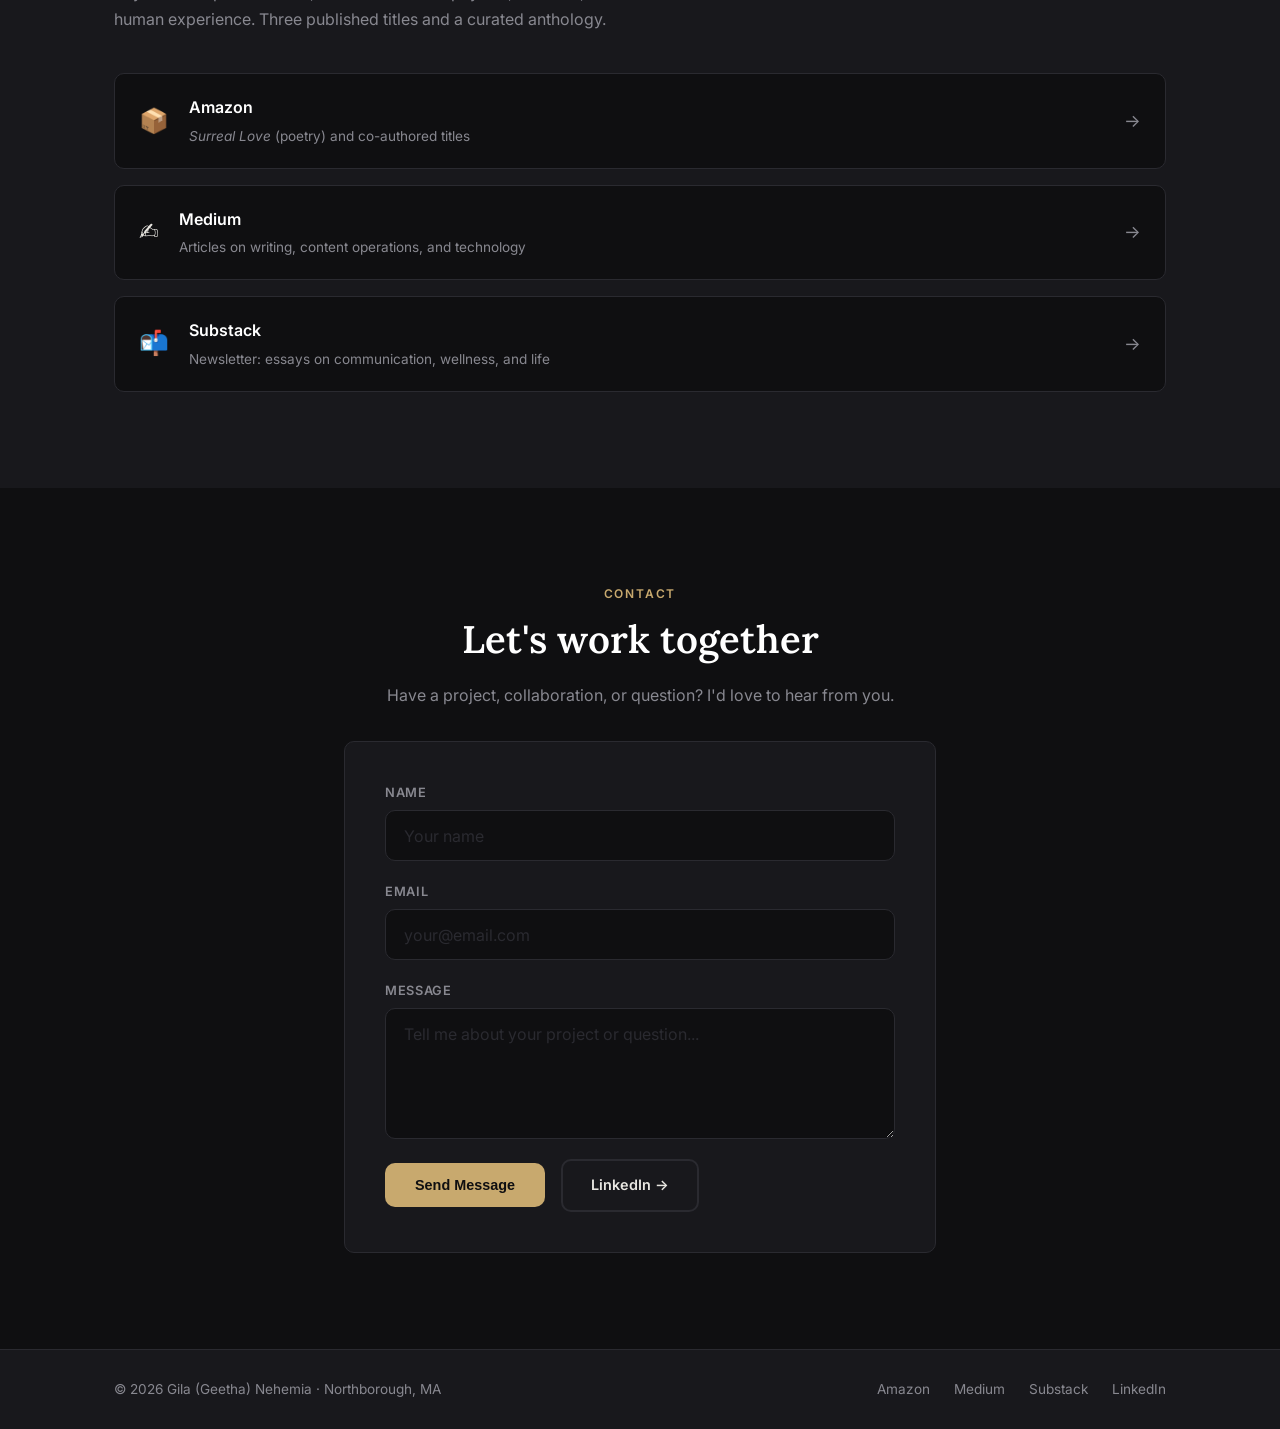
==== commit ffdbe299: "Add HTML case study page and link alongside PDF" ====
--- a/index.html
+++ b/index.html
@@ -138,8 +138,11 @@
             model to guardrailed, instrumented system with agentic behavior demonstrated in testing
             and full agentic deployment in progress.
           </p>
-          <a href="Gila_Nehemia_Case_Study.pdf" class="card__link" target="_blank" rel="noopener">
+          <a href="case-study.html" class="card__link" target="_blank" rel="noopener">
             Read Case Study →
+          </a>
+          <a href="Gila_Nehemia_Case_Study.pdf" class="card__link" style="margin-top:0.5rem;" target="_blank" rel="noopener">
+            Download PDF →
           </a>
           <a href="https://www.dell.com/support/manuals/en-us/scaleio/flex-software-to-48x/revision-history?guid=guid-5d0a38b7-481c-4894-8db5-f1b8ae20c944&amp;lang=en-us" class="card__link" style="margin-top:0.5rem;" target="_blank" rel="noopener">
             PowerFlex Software Docs →
--- a/style.css
+++ b/style.css
@@ -336,7 +336,7 @@
 /* ── Contact ──────────────────────────────────────────────── */
 .contact__inner {
   text-align: center;
-  max-width: 560px;
+  max-width: 640px;
   margin: 0 auto;
 }
 .contact__inner h2 { color: var(--clr-white); }
@@ -353,35 +353,40 @@
 
 .contact-form {
   width: 100%;
-  max-width: 560px;
+  max-width: 600px;
   display: flex;
   flex-direction: column;
   gap: 1.25rem;
   text-align: left;
-}
-.form-group {
-  display: flex;
-  flex-direction: column;
-  gap: 0.4rem;
-}
-.form-group label {
-  font-size: 0.8rem;
-  font-weight: 600;
-  color: var(--clr-muted);
-  letter-spacing: 0.05em;
-  text-transform: uppercase;
-}
-.form-group input,
-.form-group textarea {
   background: var(--clr-surface);
   border: 1px solid var(--clr-border);
   border-radius: var(--radius);
-  padding: 0.75rem 1rem;
+  padding: 2.5rem;
+}
+.form-group {
+  display: flex;
+  flex-direction: column;
+  gap: 0.4rem;
+}
+.form-group label {
+  font-size: 0.8rem;
+  font-weight: 600;
+  color: var(--clr-muted);
+  letter-spacing: 0.05em;
+  text-transform: uppercase;
+}
+.form-group input,
+.form-group textarea {
+  background: var(--clr-bg);
+  border: 1px solid var(--clr-border);
+  border-radius: var(--radius);
+  padding: 0.9rem 1.1rem;
   color: var(--clr-text);
   font-family: var(--font-sans);
-  font-size: 0.95rem;
+  font-size: 1rem;
   transition: border-color var(--transition);
   resize: vertical;
+  width: 100%;
 }
 .form-group input:focus,
 .form-group textarea:focus {
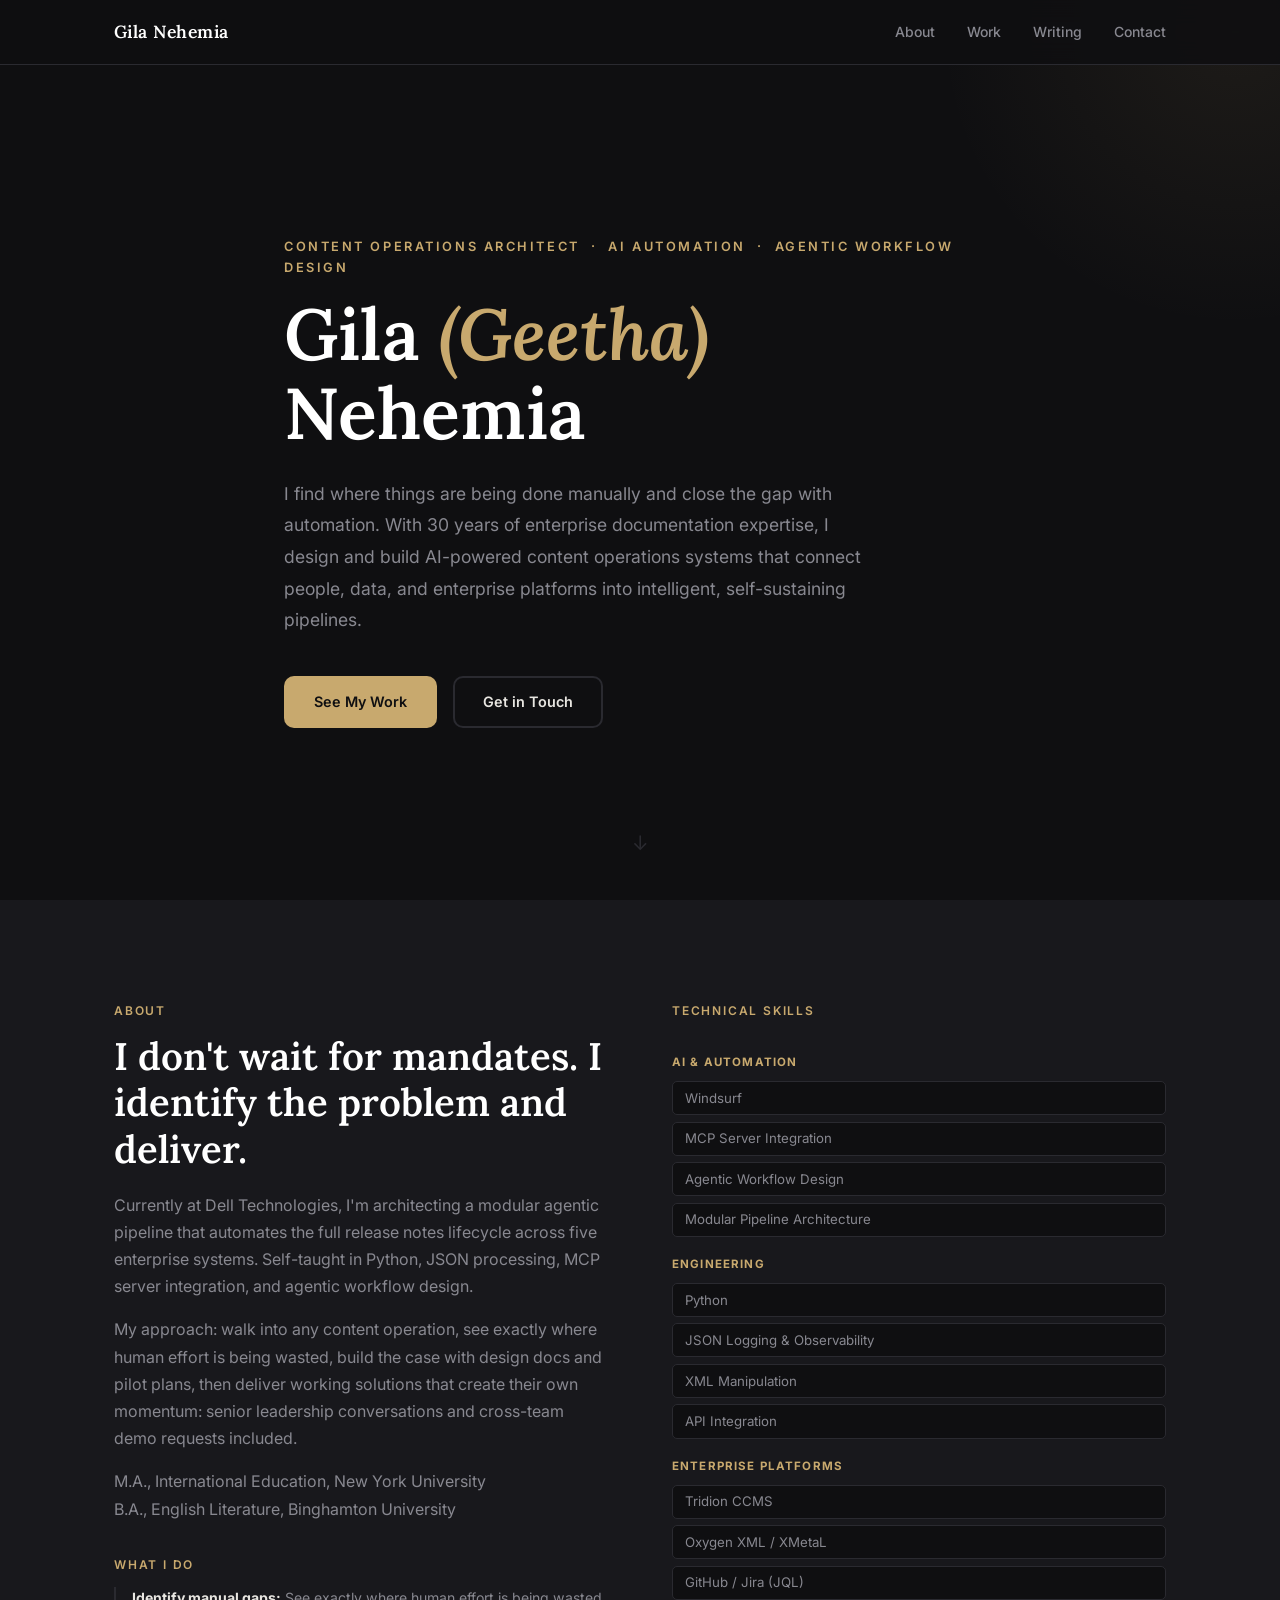
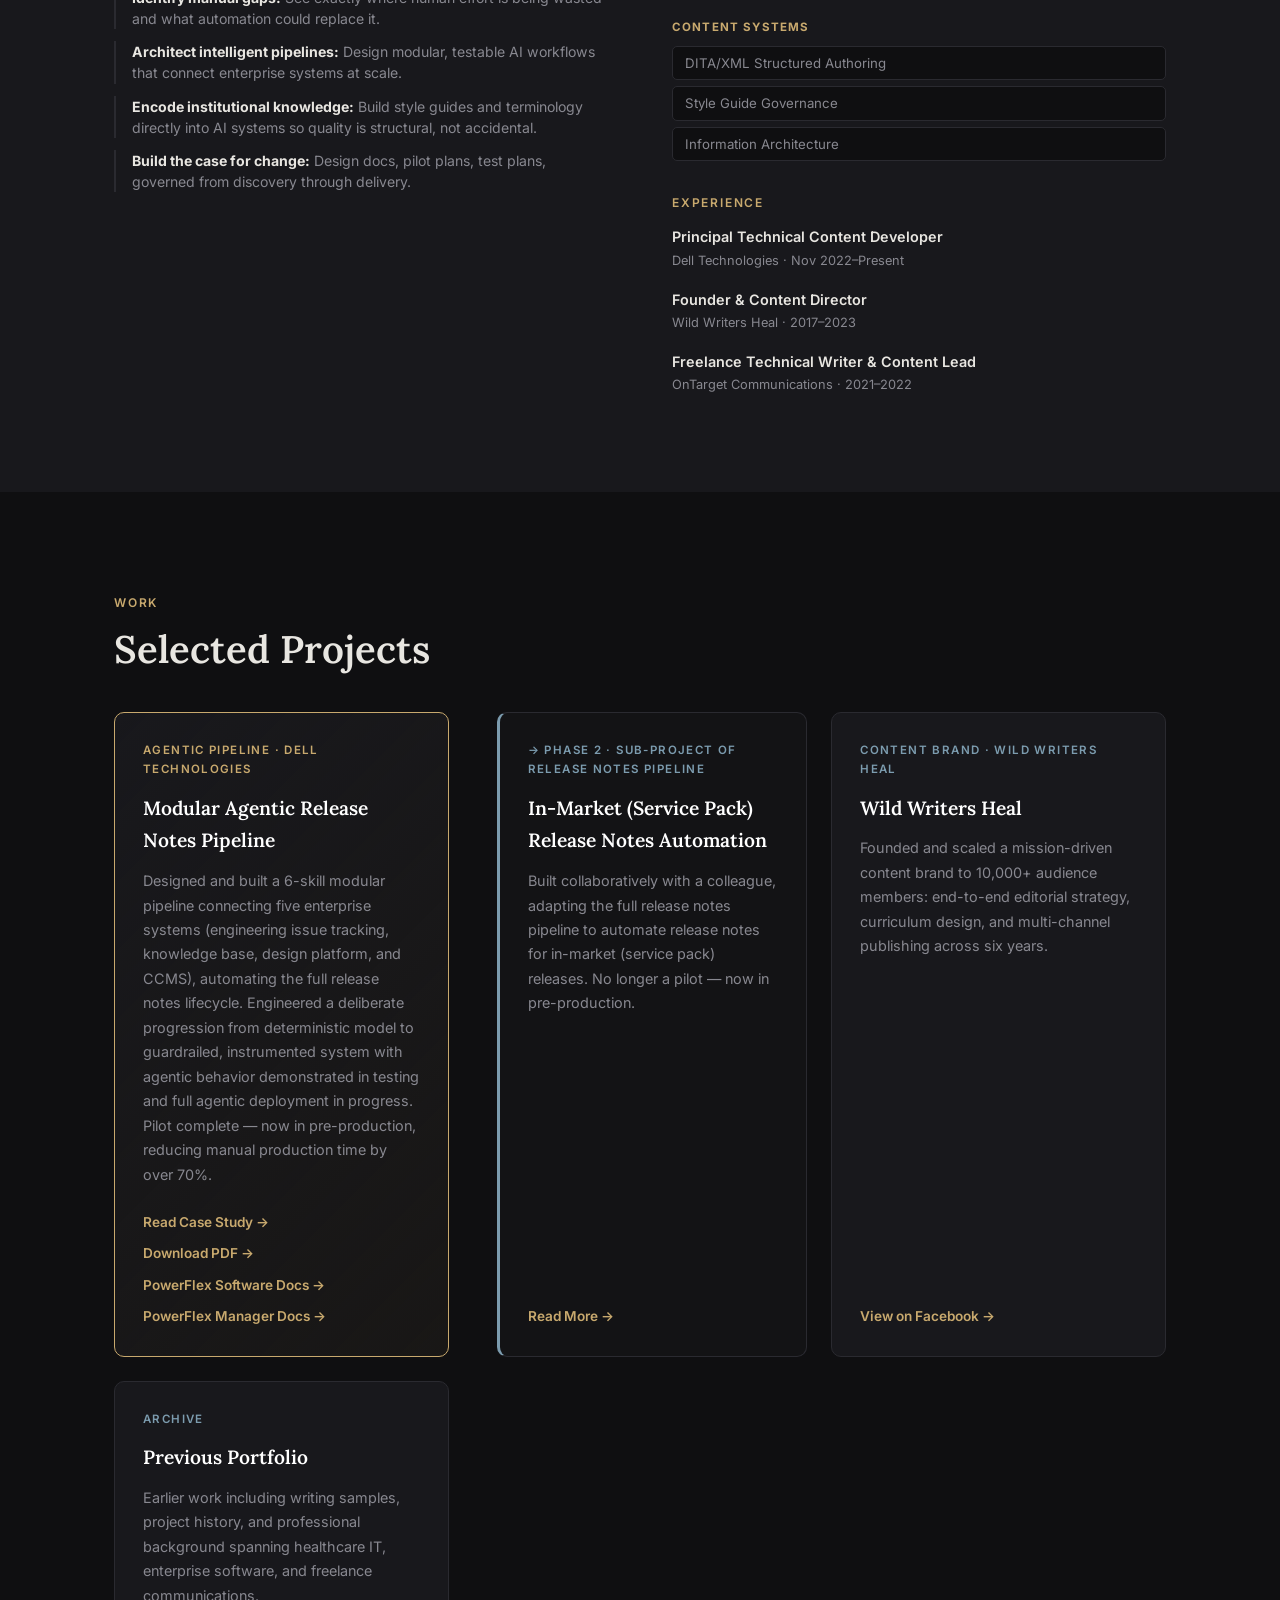
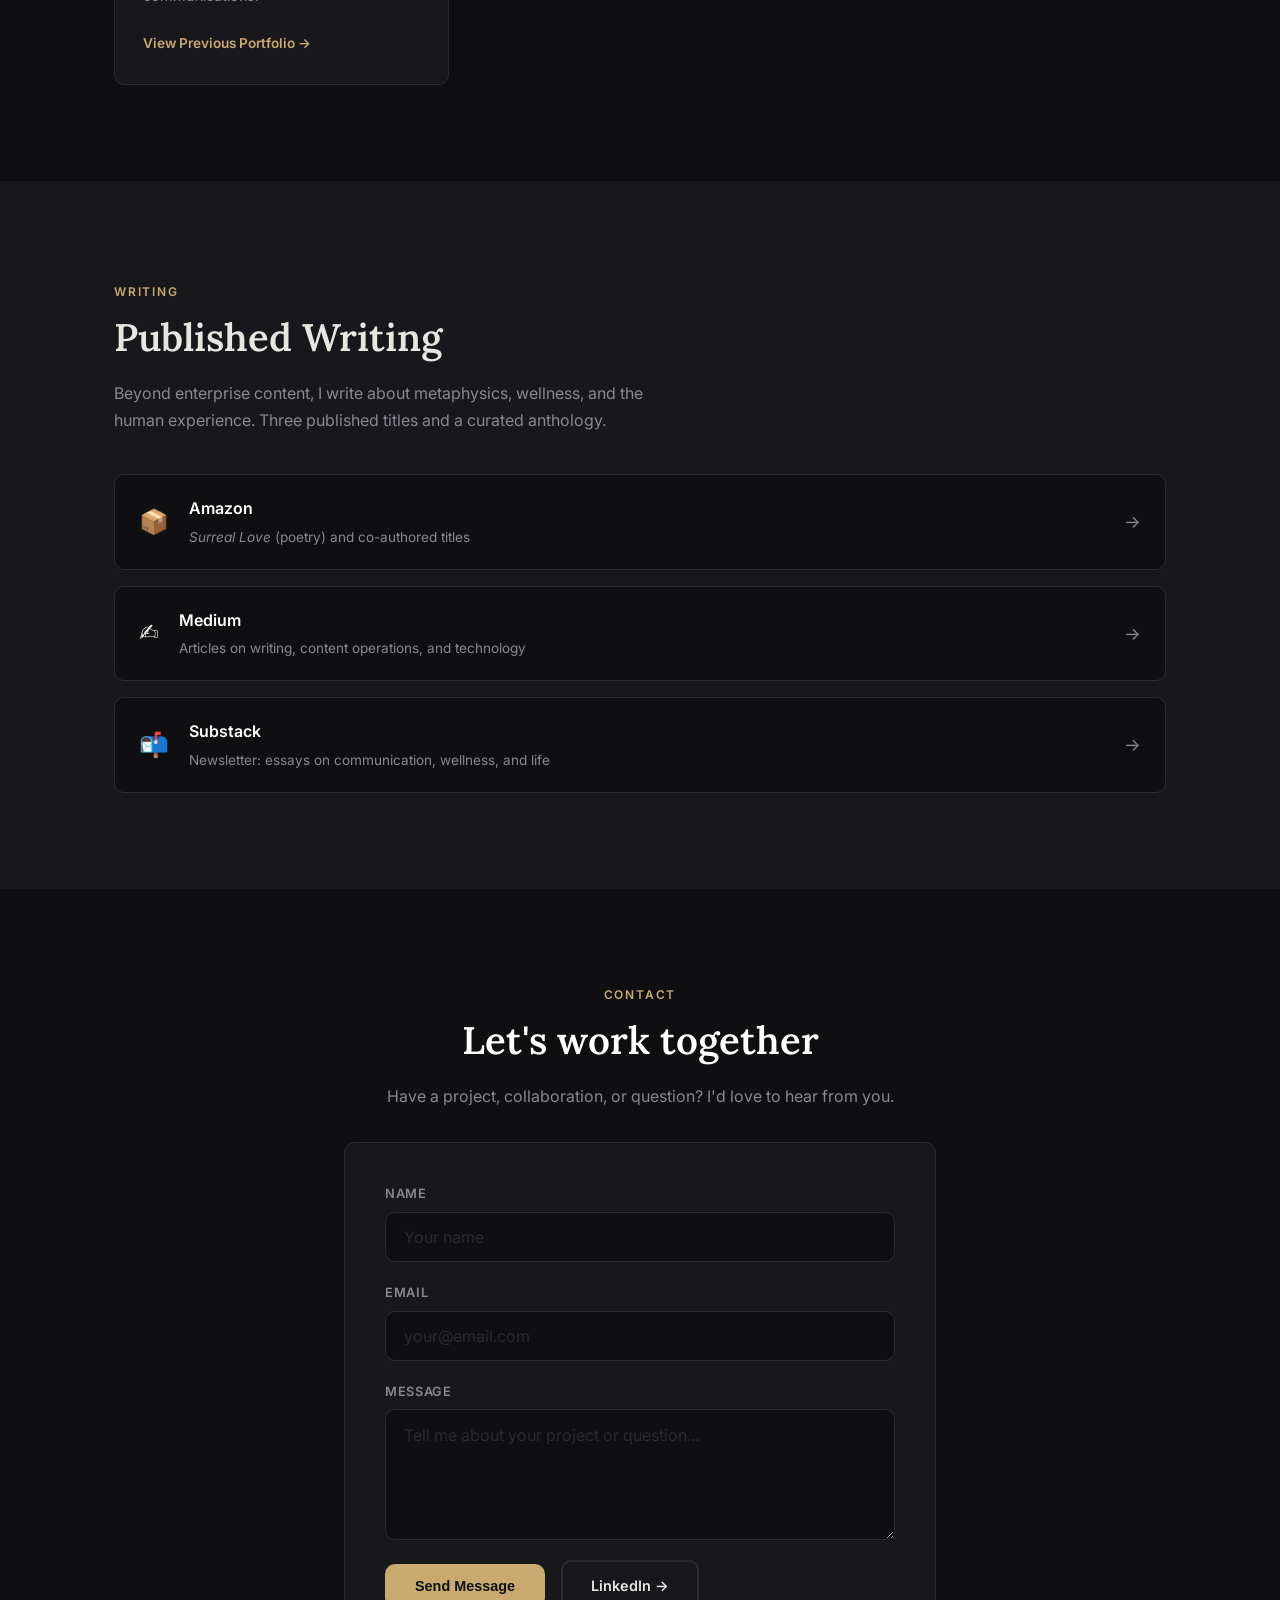
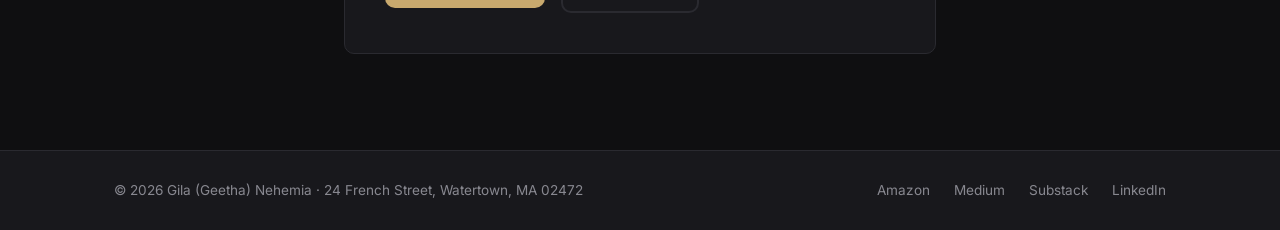
==== commit 5558345f: "Add in-market (service pack) release notes automation project Introduces a Phase 2 sub-project built" ====
--- a/index.html
+++ b/index.html
@@ -5,6 +5,7 @@
   <meta name="viewport" content="width=device-width, initial-scale=1.0" />
   <title>Gila Nehemia | Content Operations Architect</title>
   <link rel="stylesheet" href="style.css" />
+  <link rel="icon" type="image/x-icon" href="favicon.ico" />
   <link rel="preconnect" href="https://fonts.googleapis.com" />
   <link href="https://fonts.googleapis.com/css2?family=Inter:wght@300;400;500;600;700&family=Lora:ital,wght@0,400;0,600;1,400&display=swap" rel="stylesheet" />
 </head>
@@ -70,8 +71,7 @@
           <ul class="wid-list">
             <li><strong>Identify manual gaps:</strong> See exactly where human effort is being wasted and what automation could replace it.</li>
             <li><strong>Architect intelligent pipelines:</strong> Design modular, testable AI workflows that connect enterprise systems at scale.</li>
-            <li><strong>Engineer from first principles:</strong> Self-taught Python, JSON logging, XML manipulation, MCP server integration, and agentic workflow design.</li>
-            <li><strong>Encode institutional knowledge:</strong> Build style guides and terminology directly into AI systems so quality is structural, not accidental.</li>
+<li><strong>Encode institutional knowledge:</strong> Build style guides and terminology directly into AI systems so quality is structural, not accidental.</li>
             <li><strong>Build the case for change:</strong> Design docs, pilot plans, test plans, governed from discovery through delivery.</li>
           </ul>
         </div>
@@ -136,7 +136,8 @@
             (engineering issue tracking, knowledge base, design platform, and CCMS), automating
             the full release notes lifecycle. Engineered a deliberate progression from deterministic
             model to guardrailed, instrumented system with agentic behavior demonstrated in testing
-            and full agentic deployment in progress.
+            and full agentic deployment in progress. Pilot complete &mdash; now in pre-production,
+            reducing manual production time by over 70%.
           </p>
           <a href="case-study.html" class="card__link" target="_blank" rel="noopener">
             Read Case Study →
@@ -149,6 +150,19 @@
           </a>
           <a href="https://www.dell.com/support/manuals/en-us/scaleio/powerflex_manager_user_guide_48x/Revision-history" class="card__link" style="margin-top:0.5rem;" target="_blank" rel="noopener">
             PowerFlex Manager Docs →
+          </a>
+        </article>
+
+        <article class="card card--sub">
+          <div class="card__tag">→ Phase 2 · Sub-Project of Release Notes Pipeline</div>
+          <h3 class="card__title">In-Market (Service Pack) Release Notes Automation</h3>
+          <p class="card__desc">
+            Built collaboratively with a colleague, adapting the full release notes pipeline to
+            automate release notes for in-market (service pack) releases. No longer a pilot &mdash;
+            now in pre-production.
+          </p>
+          <a href="case-study.html#in-market" class="card__link" target="_blank" rel="noopener">
+            Read More →
           </a>
         </article>
 
@@ -255,7 +269,7 @@
   <!-- FOOTER -->
   <footer class="footer">
     <div class="container footer__inner">
-      <span>© 2026 Gila (Geetha) Nehemia · Northborough, MA</span>
+      <span>© 2026 Gila (Geetha) Nehemia · 24 French Street, Watertown, MA 02472</span>
       <div class="footer__links">
         <a href="https://www.amazon.com/stores/Gila-Nehemia/author/B07L5PJ5JR?ref=ap_rdr&shoppingPortalEnabled=true&ccs_id=d6b18491-9ec7-4b47-b49b-ce6958556400" target="_blank" rel="noopener">Amazon</a>
         <a href="https://gilanehemia.medium.com/" target="_blank" rel="noopener">Medium</a>
--- a/style.css
+++ b/style.css
@@ -257,6 +257,13 @@
   background: linear-gradient(135deg, var(--clr-surface) 0%, rgba(200,169,110,0.05) 100%);
 }
 .card--featured:hover { border-color: var(--clr-accent); }
+
+.card--sub {
+  margin-left: 1.5rem;
+  border-left: 3px solid var(--clr-accent2);
+  background: rgba(255,255,255,0.015);
+}
+.card--sub .card__tag { color: var(--clr-accent2); }
 
 .card__tag {
   font-size: 0.72rem;
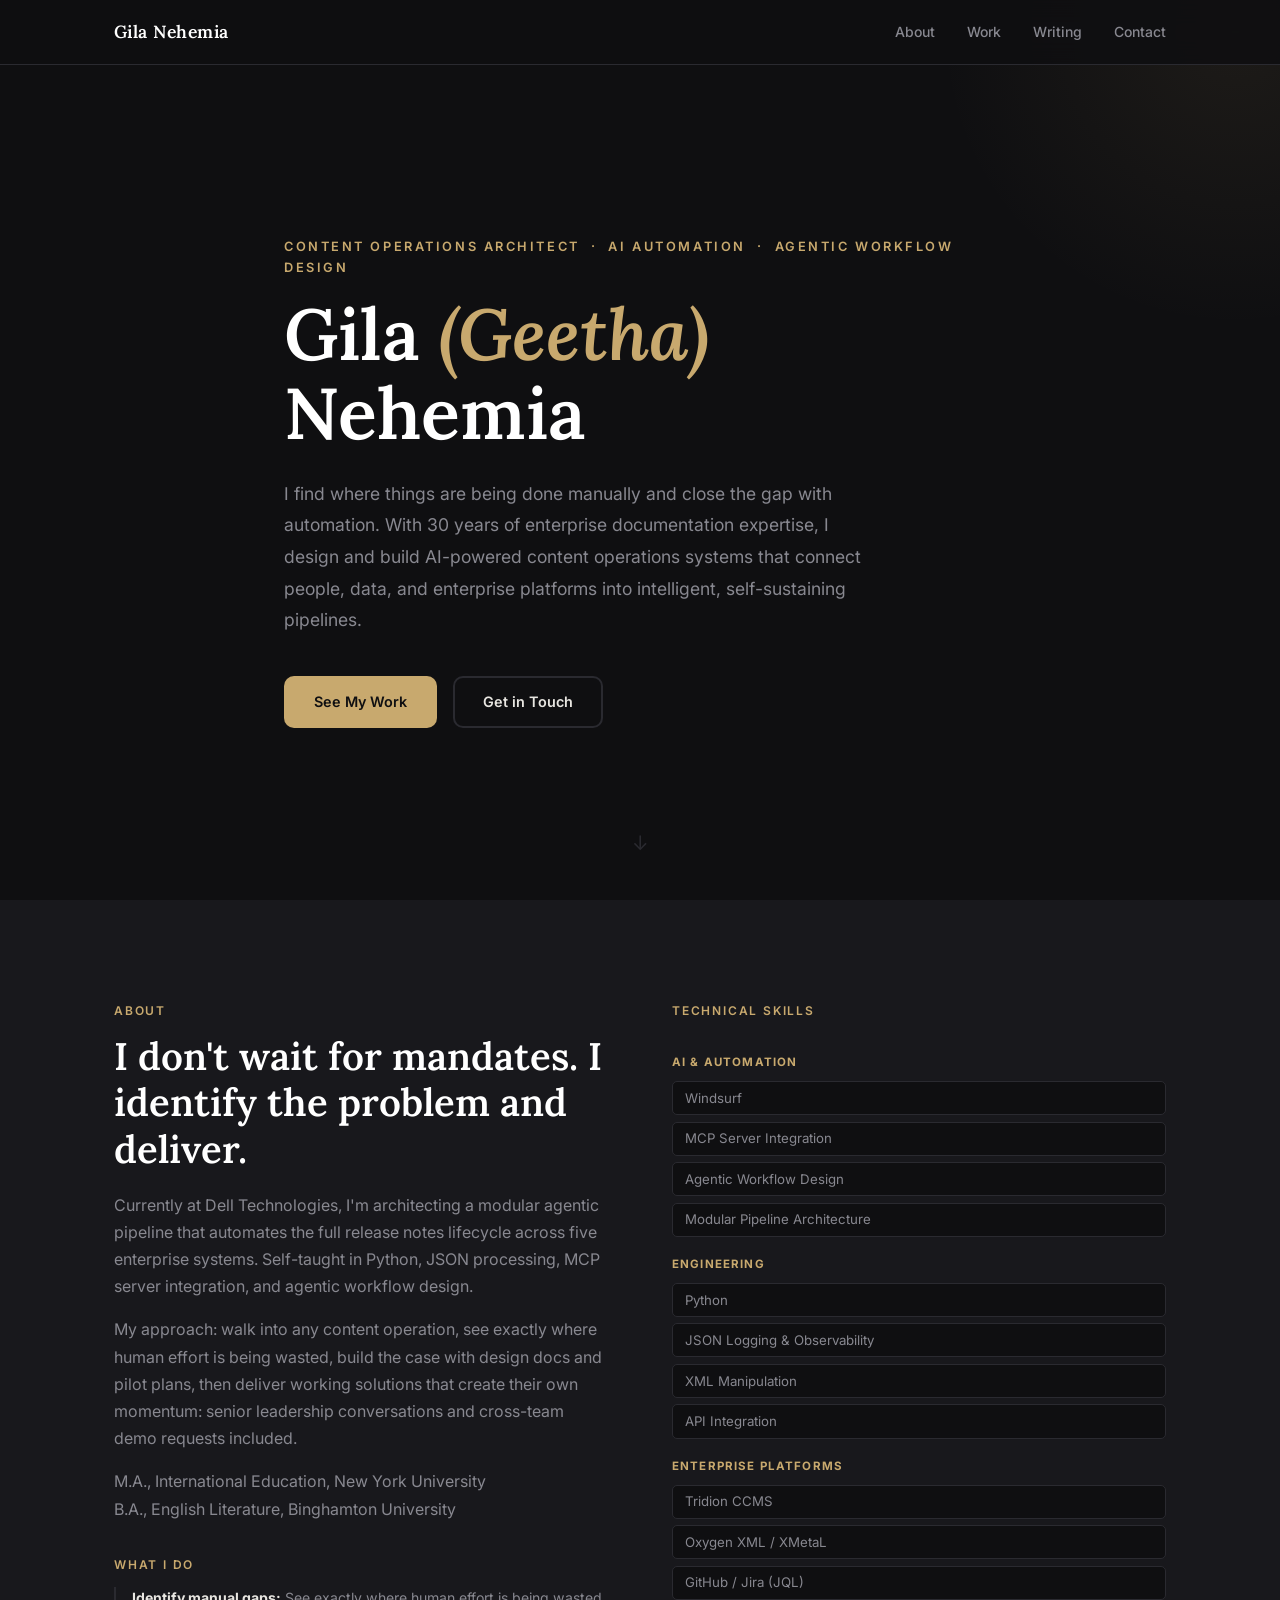
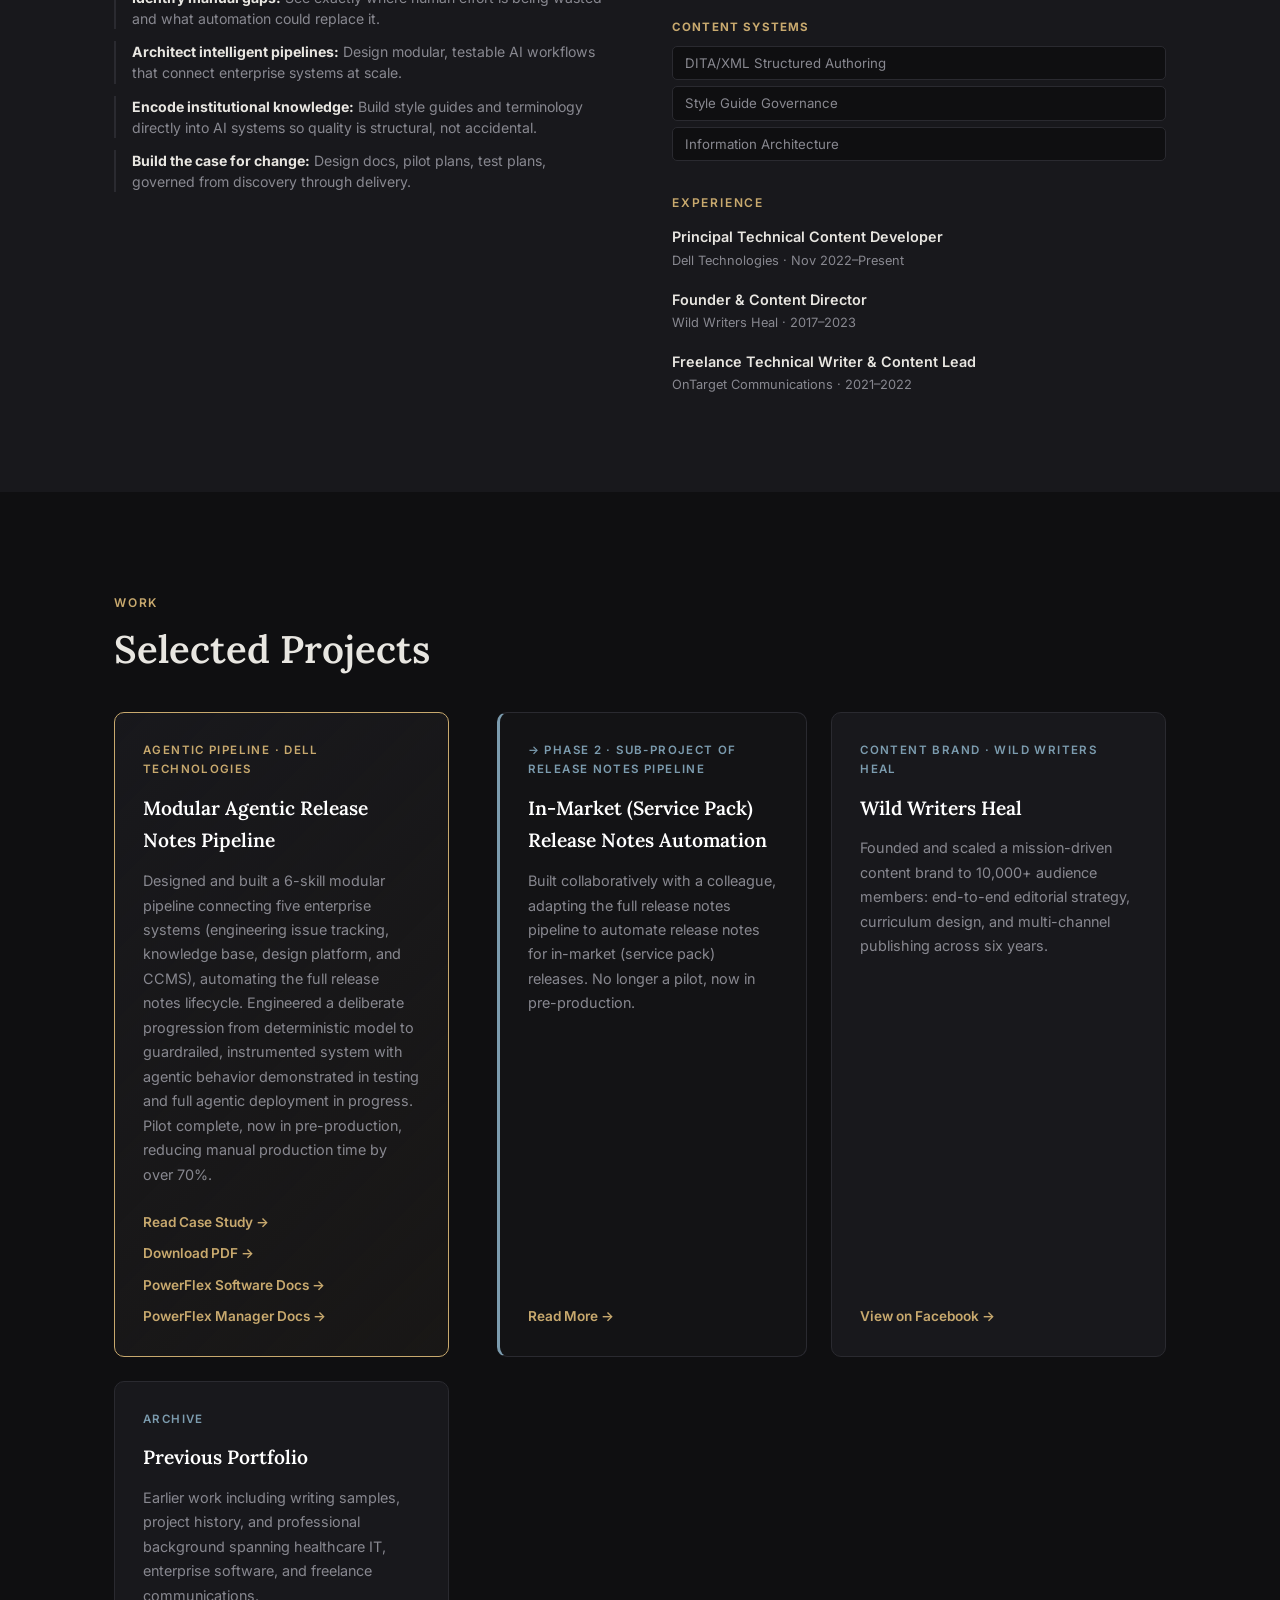
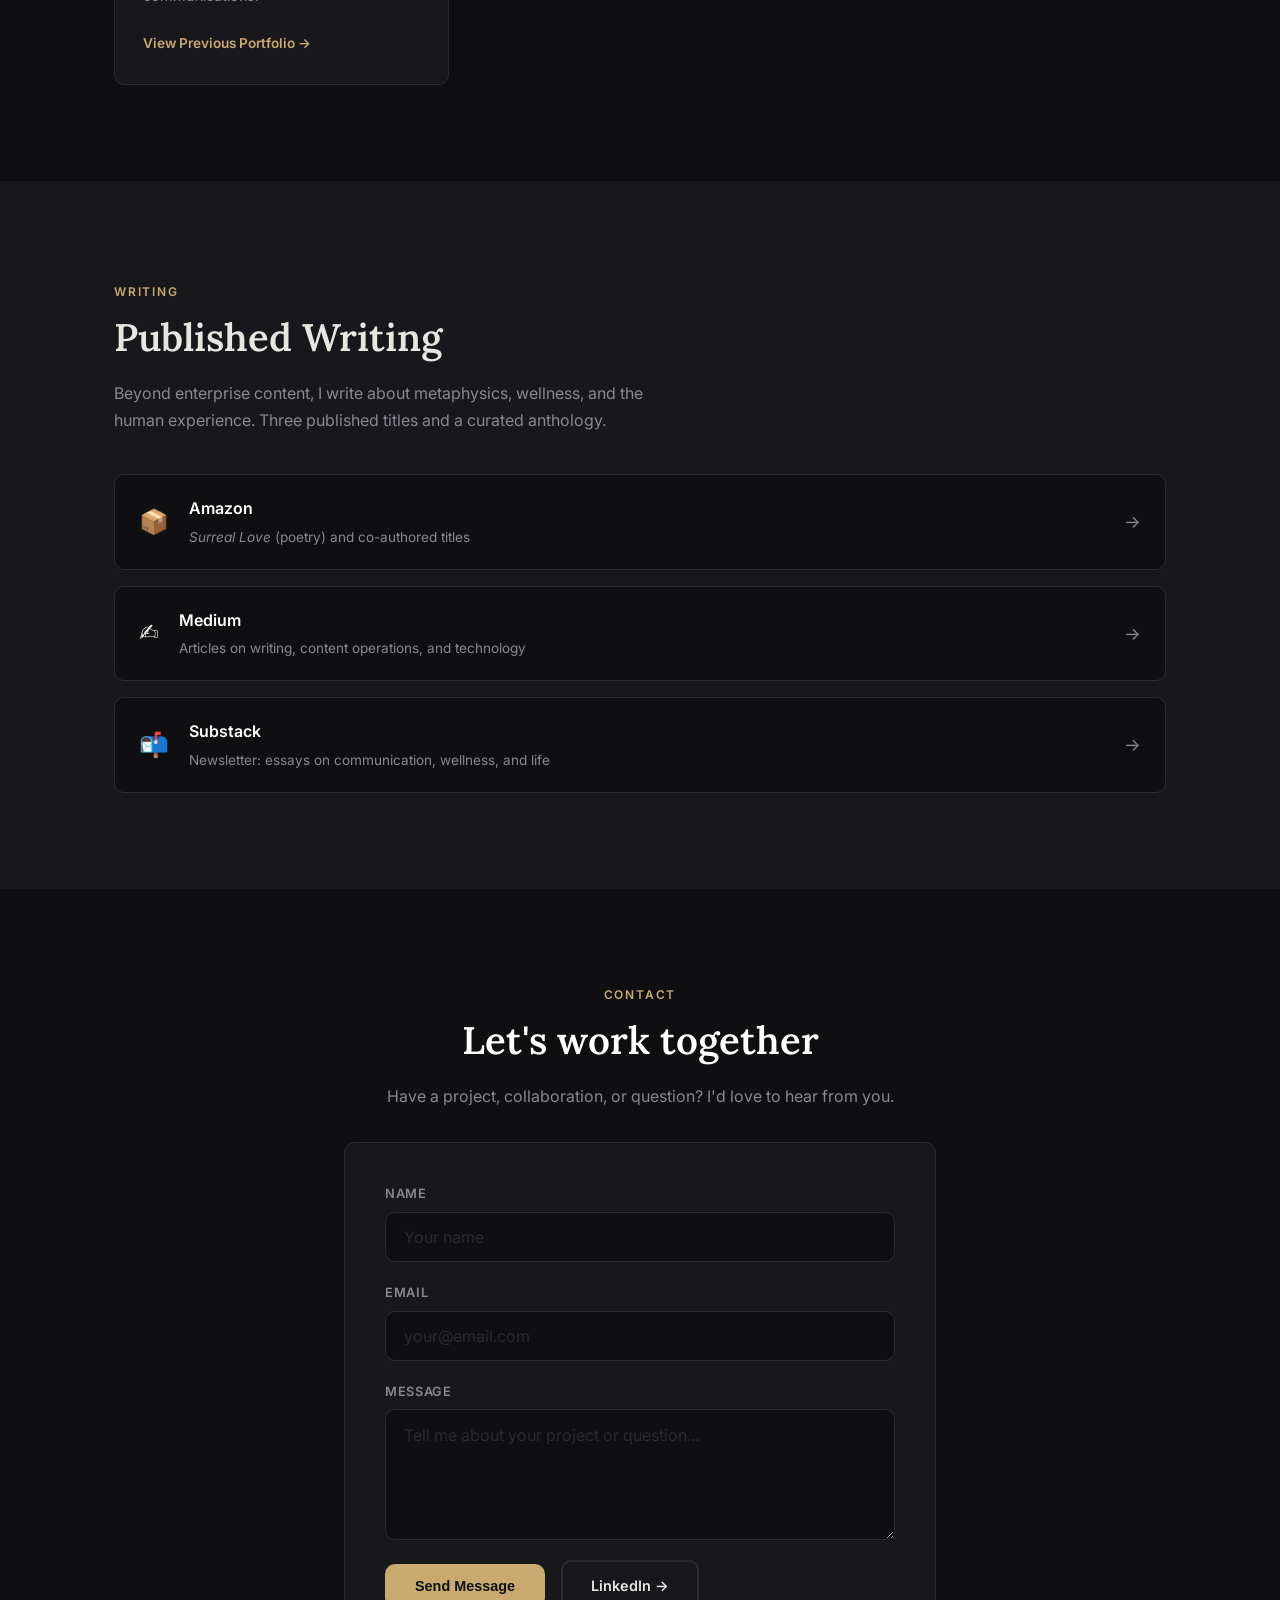
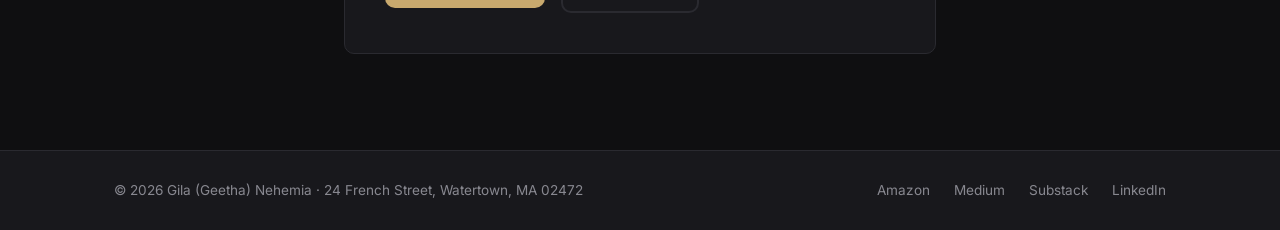
==== commit 9537cb31: "Remove em dashes from portfolio site and case study PDF" ====
--- a/index.html
+++ b/index.html
@@ -136,7 +136,7 @@
             (engineering issue tracking, knowledge base, design platform, and CCMS), automating
             the full release notes lifecycle. Engineered a deliberate progression from deterministic
             model to guardrailed, instrumented system with agentic behavior demonstrated in testing
-            and full agentic deployment in progress. Pilot complete &mdash; now in pre-production,
+            and full agentic deployment in progress. Pilot complete, now in pre-production,
             reducing manual production time by over 70%.
           </p>
           <a href="case-study.html" class="card__link" target="_blank" rel="noopener">
@@ -158,7 +158,7 @@
           <h3 class="card__title">In-Market (Service Pack) Release Notes Automation</h3>
           <p class="card__desc">
             Built collaboratively with a colleague, adapting the full release notes pipeline to
-            automate release notes for in-market (service pack) releases. No longer a pilot &mdash;
+            automate release notes for in-market (service pack) releases. No longer a pilot,
             now in pre-production.
           </p>
           <a href="case-study.html#in-market" class="card__link" target="_blank" rel="noopener">
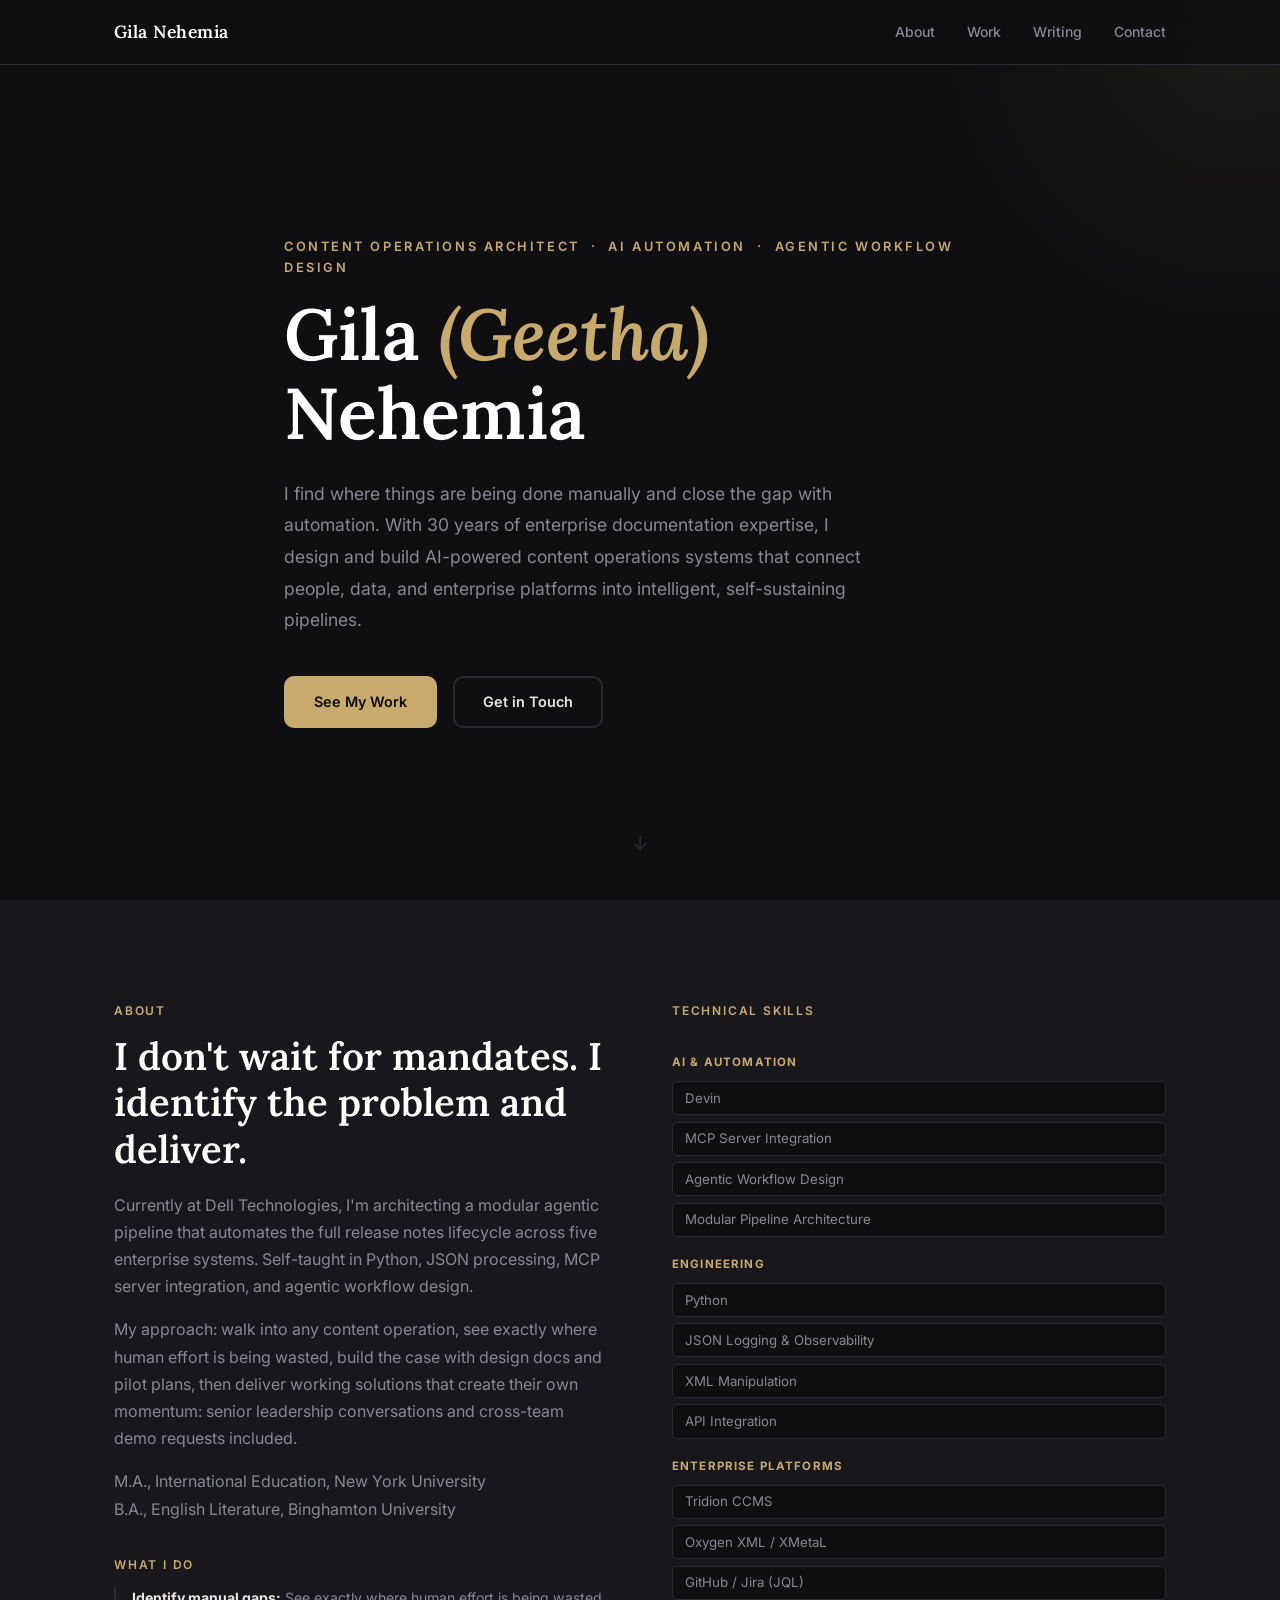
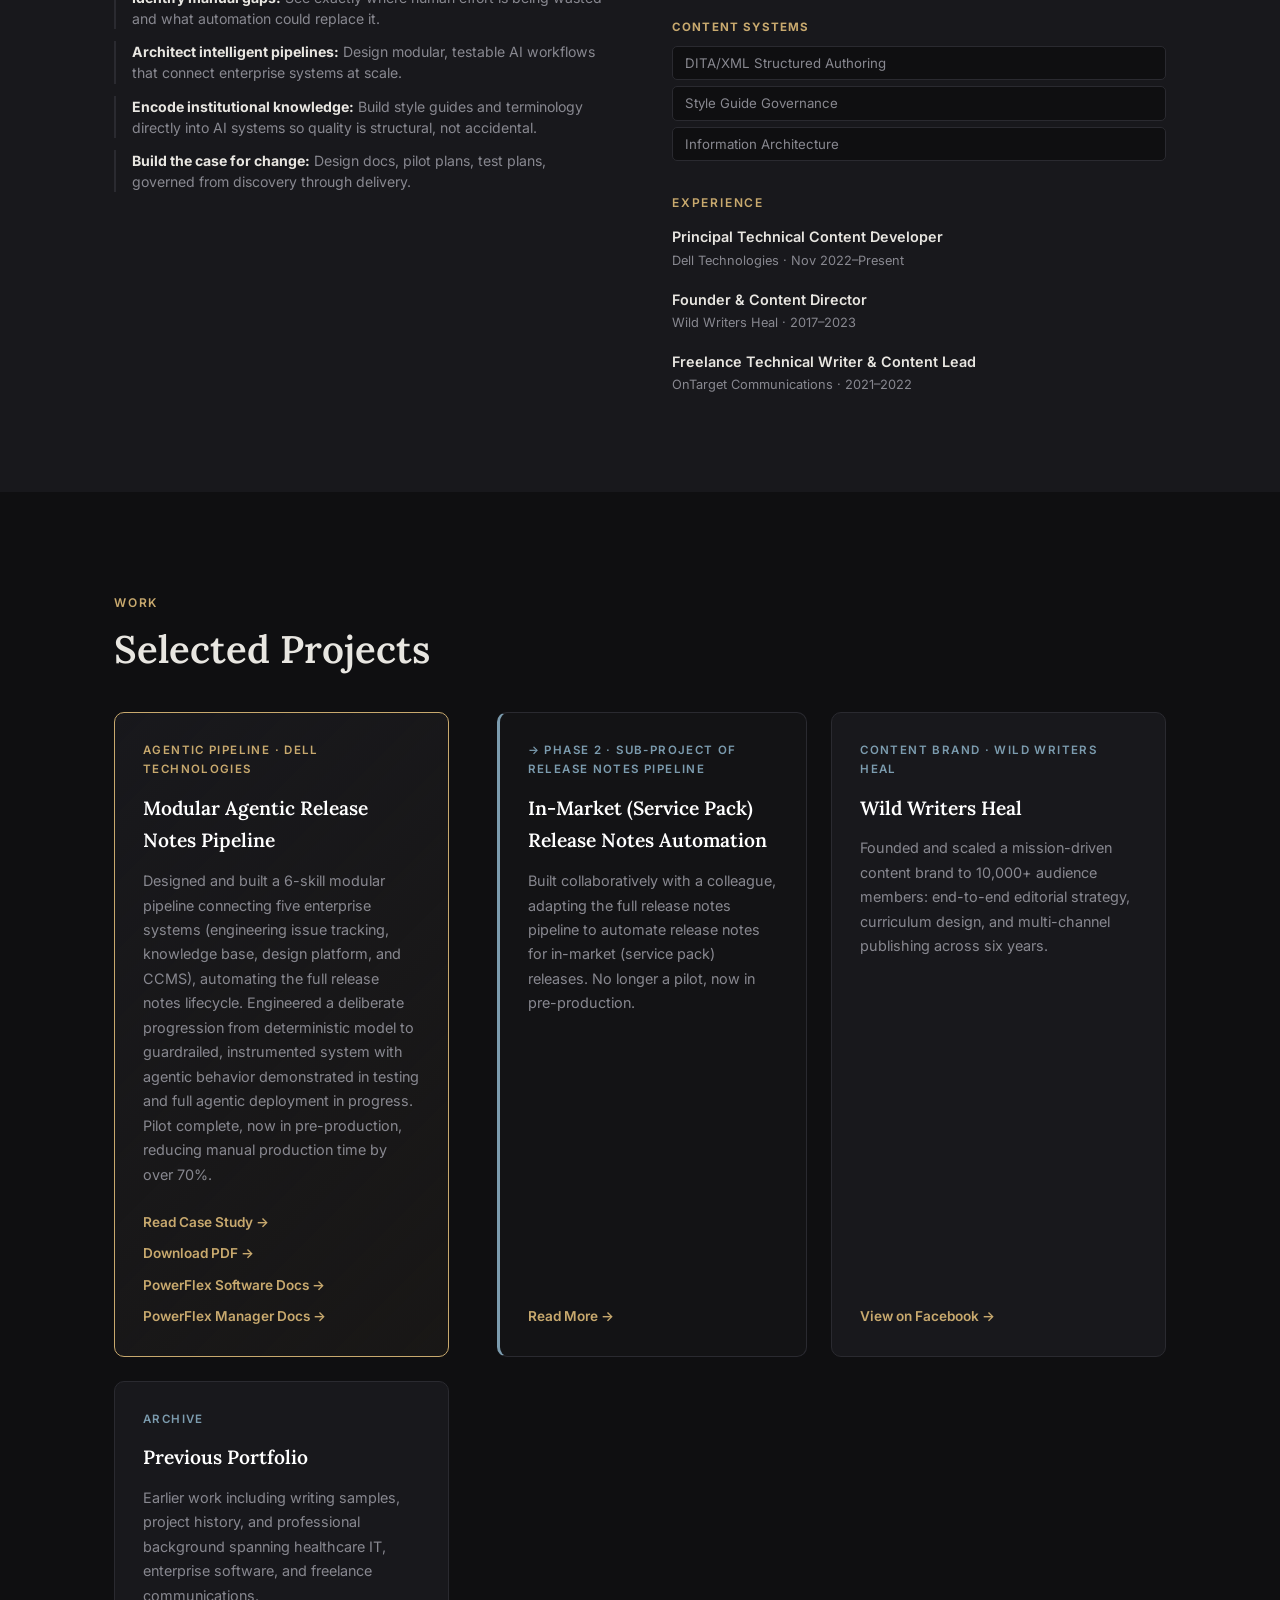
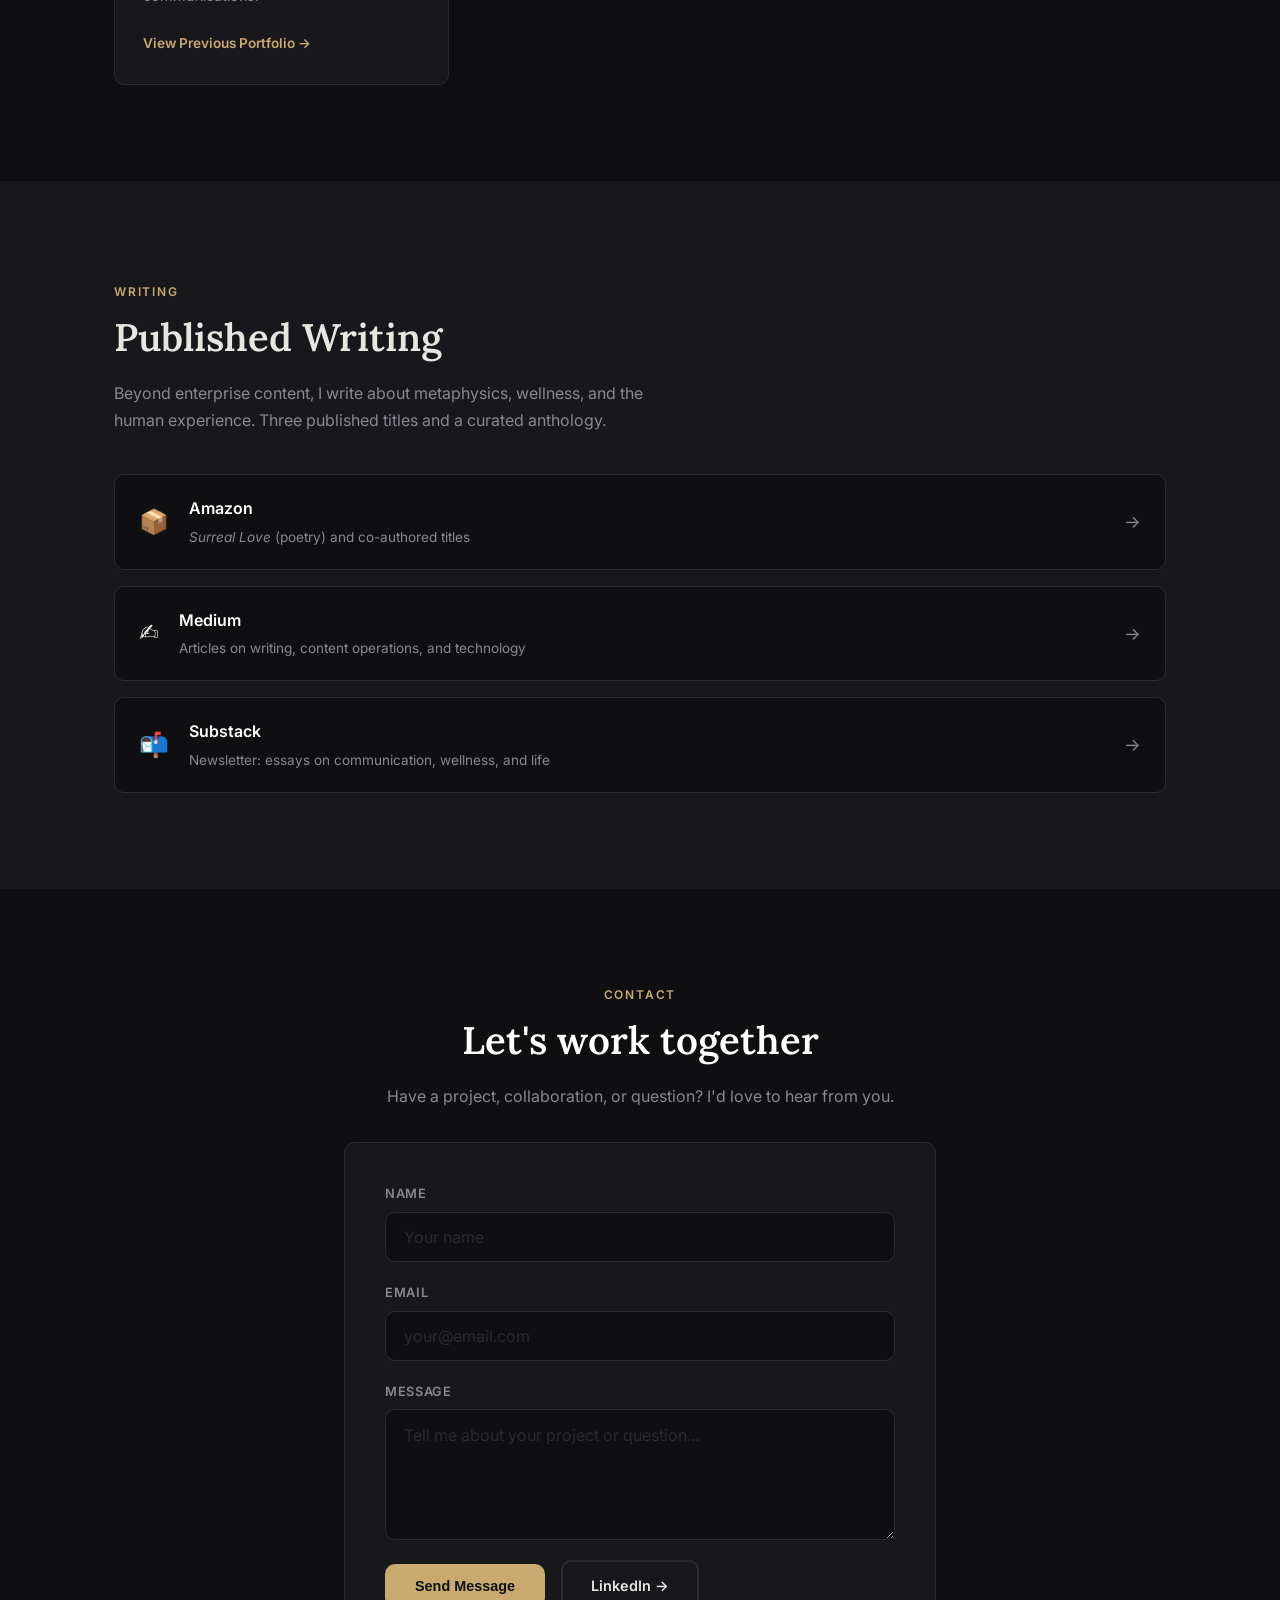
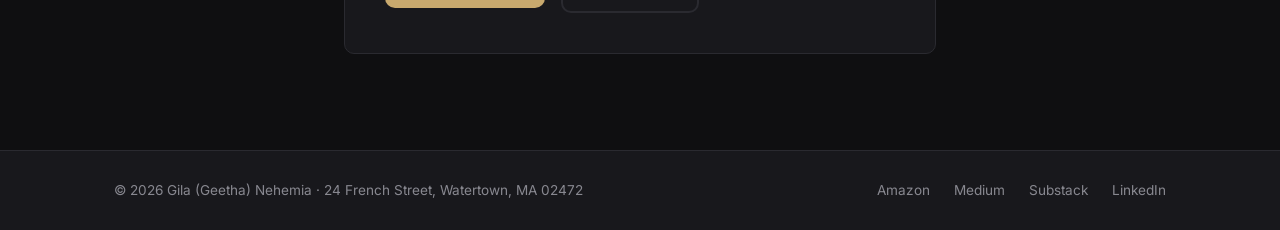
==== commit 7606ed57: "Update Windsurf references to Devin Tool name change reflected in case study and skills list." ====
--- a/index.html
+++ b/index.html
@@ -81,7 +81,7 @@
         <span class="section-label">Technical Skills</span>
         <ul class="skills-group">
           <li class="skills-group__heading">AI &amp; Automation</li>
-          <li>Windsurf</li>
+          <li>Devin</li>
           <li>MCP Server Integration</li>
           <li>Agentic Workflow Design</li>
           <li>Modular Pipeline Architecture</li>
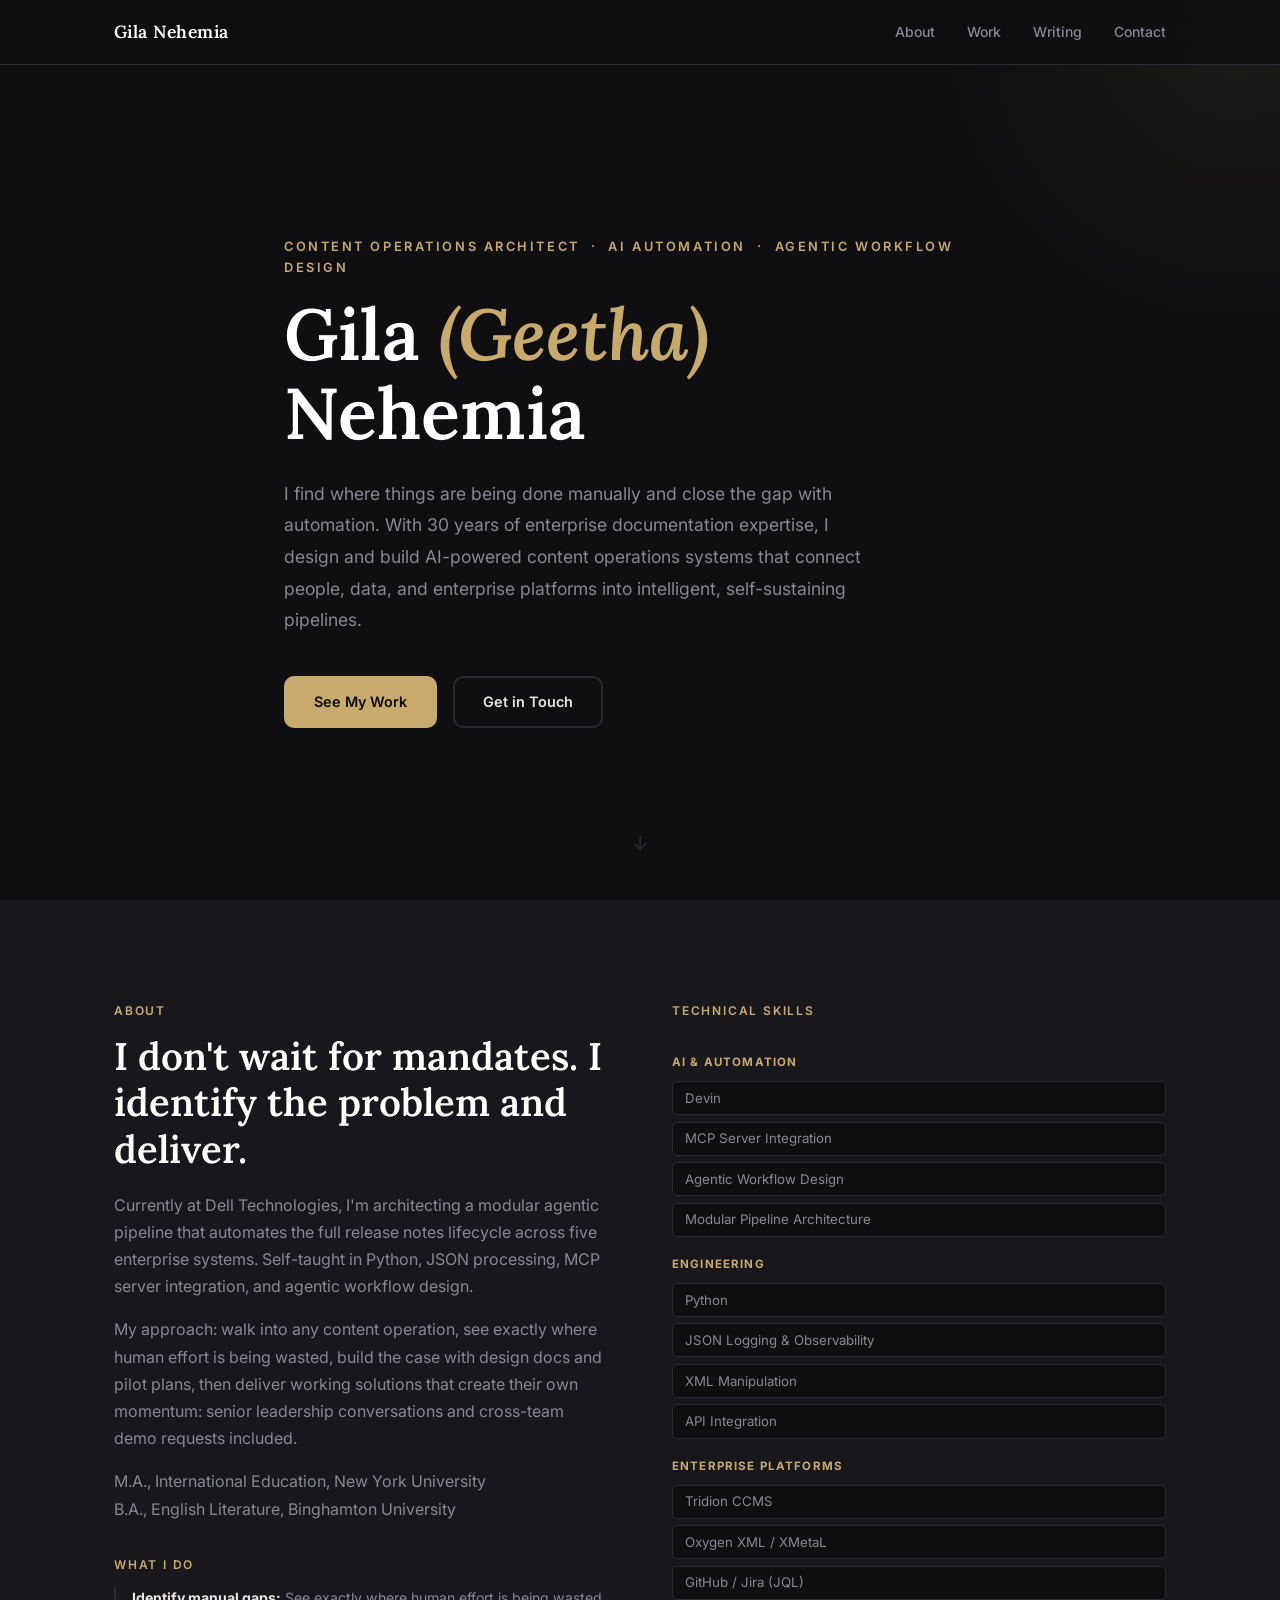
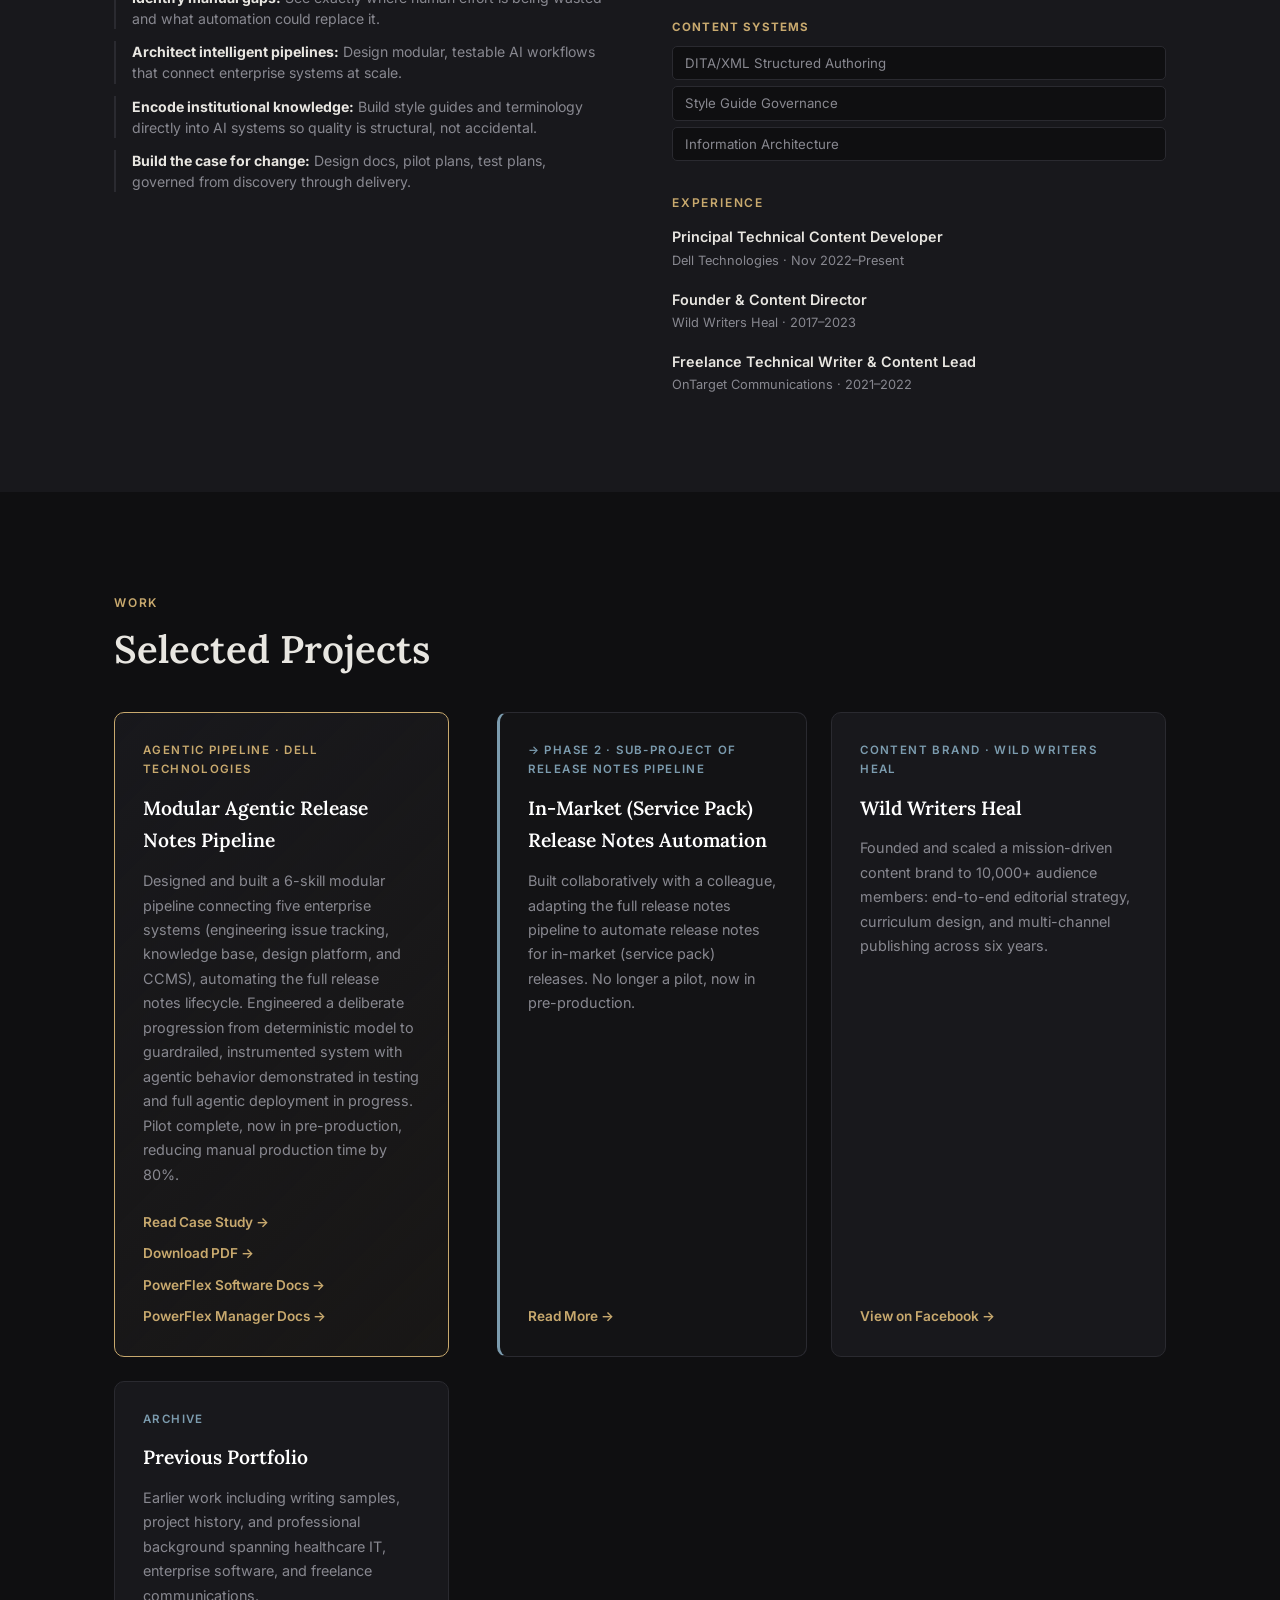
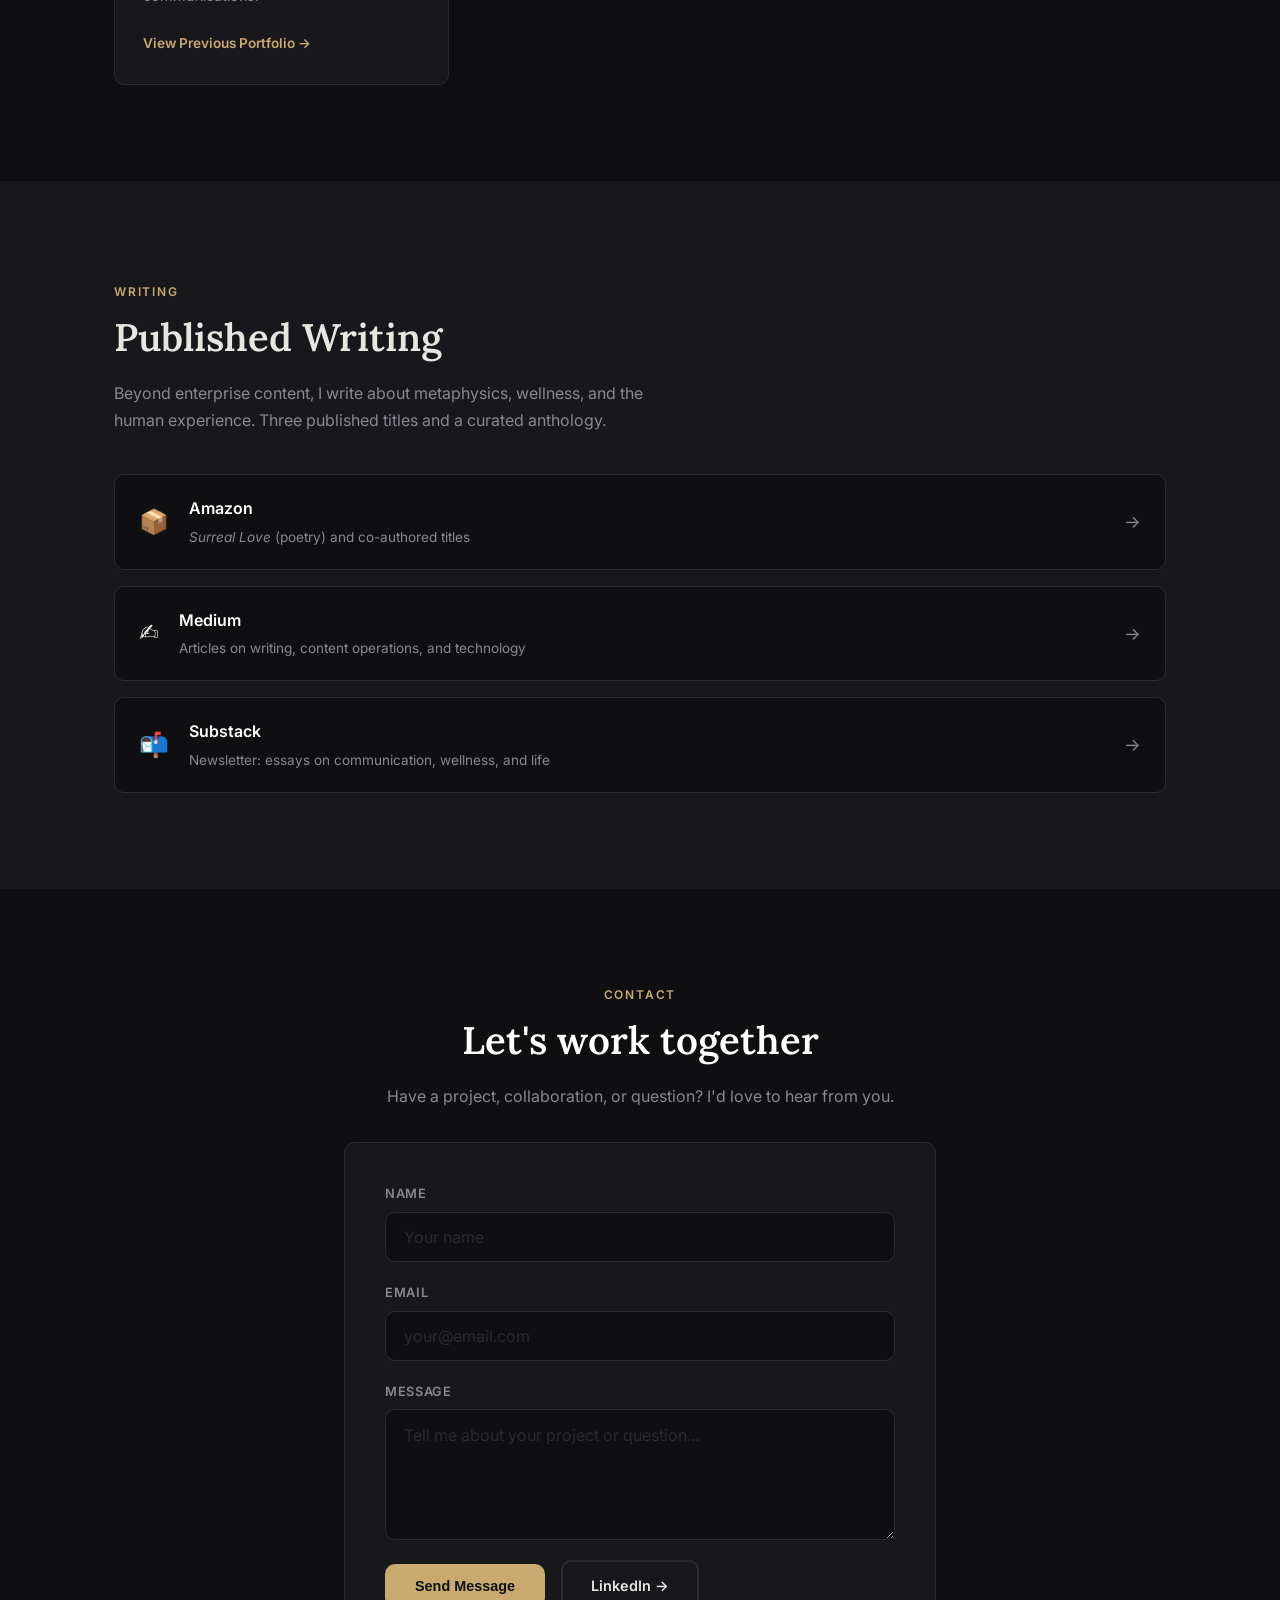
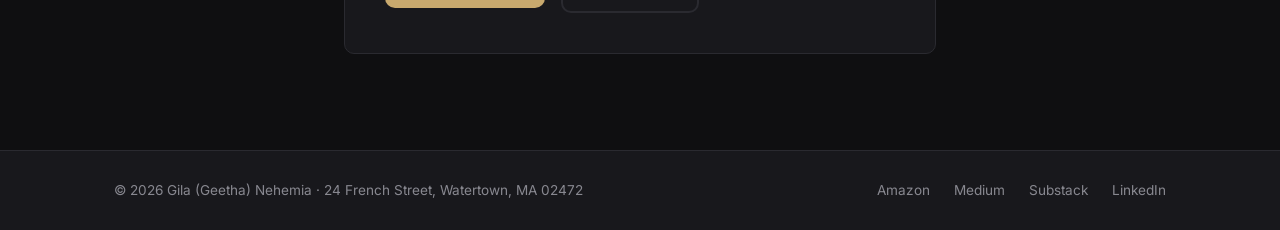
==== commit e085191b: "Update release notes automation metric from 70% to 80% Updates the manual-effort reduction figure on" ====
--- a/index.html
+++ b/index.html
@@ -137,7 +137,7 @@
             the full release notes lifecycle. Engineered a deliberate progression from deterministic
             model to guardrailed, instrumented system with agentic behavior demonstrated in testing
             and full agentic deployment in progress. Pilot complete, now in pre-production,
-            reducing manual production time by over 70%.
+            reducing manual production time by 80%.
           </p>
           <a href="case-study.html" class="card__link" target="_blank" rel="noopener">
             Read Case Study →
